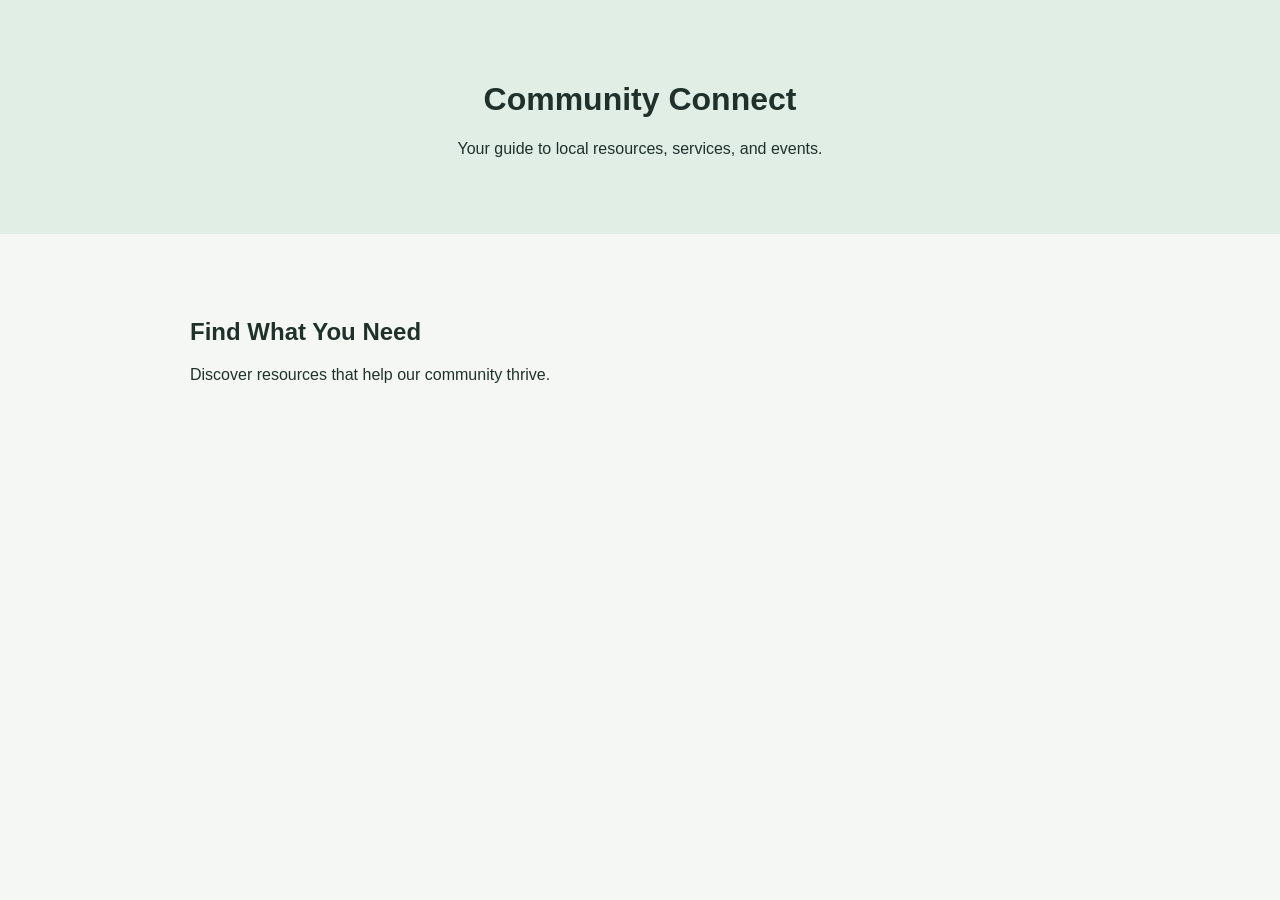
==== index.html @ 3d72db36 "Add files via upload" ====
<!DOCTYPE html>
<html lang="en">
<head>
  <meta charset="UTF-8">
  <meta name="viewport" content="width=device-width, initial-scale=1.0">
  <title>Community Connect</title>
  <link rel="stylesheet" href="style.css">
</head>
<body>
  <header>
    <h1>Community Connect</h1>
    <p>Your guide to local resources, services, and events.</p>
  </header>

  <main>
    <h2>Find What You Need</h2>
    <p>Discover resources that help our community thrive.</p>
  </main>

  <script src="script.js"></script>
</body>
</html>
---- style.css ----
body {
  margin: 0;
  font-family: Arial, sans-serif;
  color: #20312c;
  background: #f5f7f4;
}

header {
  padding: 60px 24px;
  text-align: center;
  background: #e1eee5;
}

main {
  max-width: 900px;
  margin: 40px auto;
  padding: 24px;
}
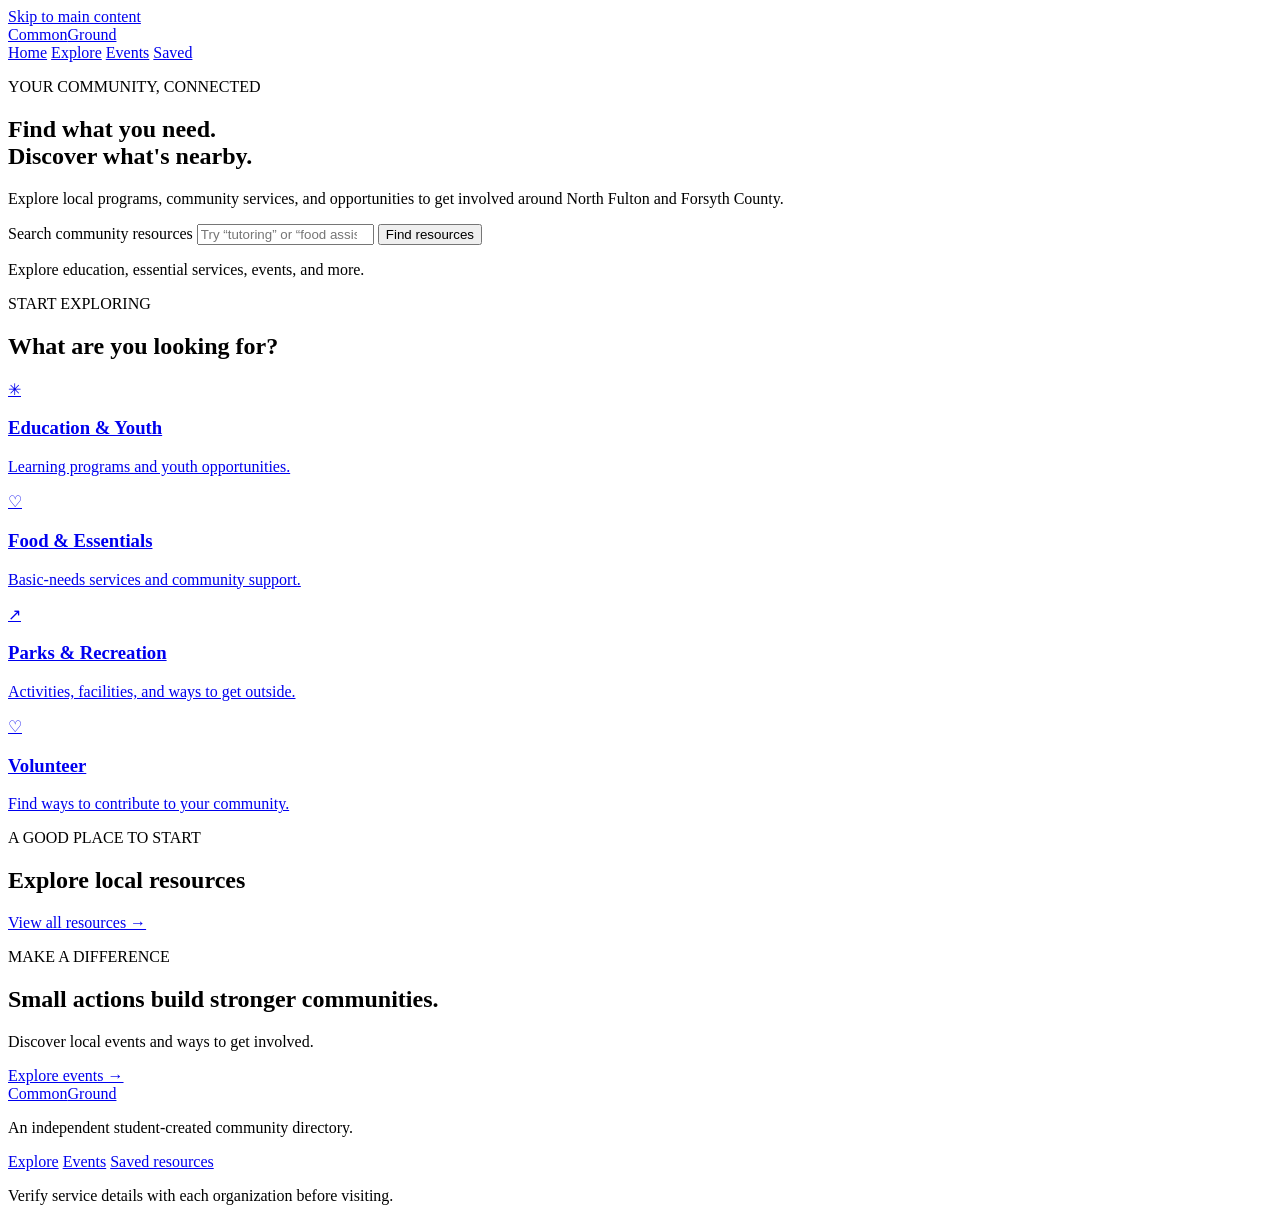
==== commit c9d77480: "Revamp index.html with new layout and features Updated the index.html to enhance structure and add n" ====
--- a/index.html
+++ b/index.html
@@ -4,20 +4,124 @@
 <head>
   <meta charset="UTF-8">
   <meta name="viewport" content="width=device-width, initial-scale=1.0">
-  <title>Community Connect</title>
-  <link rel="stylesheet" href="style.css">
+  <meta name="description" content="Discover community resources, local programs, and events around Cumming and Alpharetta, Georgia.">
+  <title>CommonGround | Community Resources</title>
+  <link rel="stylesheet" href="css/style.css">
+  <script src="js/data.js" defer></script>
+  <script src="js/app.js" defer></script>
 </head>
 <body>
-  <header>
-    <h1>Community Connect</h1>
-    <p>Your guide to local resources, services, and events.</p>
+  <a class="skip-link" href="#main">Skip to main content</a>
+
+  <header class="site-header">
+    <nav class="container nav" aria-label="Main navigation">
+      <a class="brand" href="index.html">Common<span>Ground</span></a>
+
+      <div class="nav-links">
+        <a href="index.html" aria-current="page">Home</a>
+        <a href="resources.html">Explore</a>
+        <a href="events.html">Events</a>
+        <a href="saved.html">Saved</a>
+      </div>
+    </nav>
   </header>
 
-  <main>
-    <h2>Find What You Need</h2>
-    <p>Discover resources that help our community thrive.</p>
+  <main id="main">
+    <section class="hero">
+      <div class="container hero-content">
+        <p class="eyebrow">YOUR COMMUNITY, CONNECTED</p>
+        <h1>Find what you need.<br>Discover what's nearby.</h1>
+        <p class="hero-description">
+          Explore local programs, community services, and
+          opportunities to get involved around North Fulton
+          and Forsyth County.
+        </p>
+
+        <form id="home-search" class="search-form" role="search">
+          <label class="sr-only" for="home-query">
+            Search community resources
+          </label>
+          <input
+            id="home-query"
+            type="search"
+            placeholder="Try “tutoring” or “food assistance”"
+          >
+          <button type="submit">Find resources</button>
+        </form>
+
+        <p class="search-hint">
+          Explore education, essential services, events, and more.
+        </p>
+      </div>
+    </section>
+
+    <section class="section container">
+      <p class="eyebrow">START EXPLORING</p>
+      <h2>What are you looking for?</h2>
+      <div class="category-grid">
+        <a class="category-card" href="resources.html?category=Education">
+          <span class="category-icon" aria-hidden="true">✳</span>
+          <h3>Education & Youth</h3>
+          <p>Learning programs and youth opportunities.</p>
+        </a>
+
+        <a class="category-card" href="resources.html?category=Food%20%26%20Essentials">
+          <span class="category-icon" aria-hidden="true">♡</span>
+          <h3>Food & Essentials</h3>
+          <p>Basic-needs services and community support.</p>
+        </a>
+
+        <a class="category-card" href="resources.html?category=Recreation">
+          <span class="category-icon" aria-hidden="true">↗</span>
+          <h3>Parks & Recreation</h3>
+          <p>Activities, facilities, and ways to get outside.</p>
+        </a>
+
+        <a class="category-card" href="resources.html?category=Volunteering">
+          <span class="category-icon" aria-hidden="true">♡</span>
+          <h3>Volunteer</h3>
+          <p>Find ways to contribute to your community.</p>
+        </a>
+      </div>
+
+      <div class="section-heading">
+        <div>
+          <p class="eyebrow">A GOOD PLACE TO START</p>
+          <h2>Explore local resources</h2>
+        </div>
+        <a href="resources.html">View all resources →</a>
+      </div>
+
+      <div id="featured-resources" class="resource-grid"></div>
+    </section>
+
+    <section class="community-banner">
+      <div class="container banner-content">
+        <div>
+          <p class="eyebrow">MAKE A DIFFERENCE</p>
+          <h2>Small actions build stronger communities.</h2>
+          <p>Discover local events and ways to get involved.</p>
+        </div>
+        <a class="button button-light" href="events.html">
+          Explore events →
+        </a>
+      </div>
+    </section>
   </main>
 
-  <script src="script.js"></script>
+  <footer class="site-footer">
+    <div class="container footer-content">
+      <a class="brand brand-footer" href="index.html">Common<span>Ground</span></a>
+      <p>An independent student-created community directory.</p>
+      <div>
+        <a href="resources.html">Explore</a>
+        <a href="events.html">Events</a>
+        <a href="saved.html">Saved resources</a>
+      </div>
+      <p class="footer-note">
+        Verify service details with each organization before visiting.
+      </p>
+    </div>
+  </footer>
 </body>
 </html>
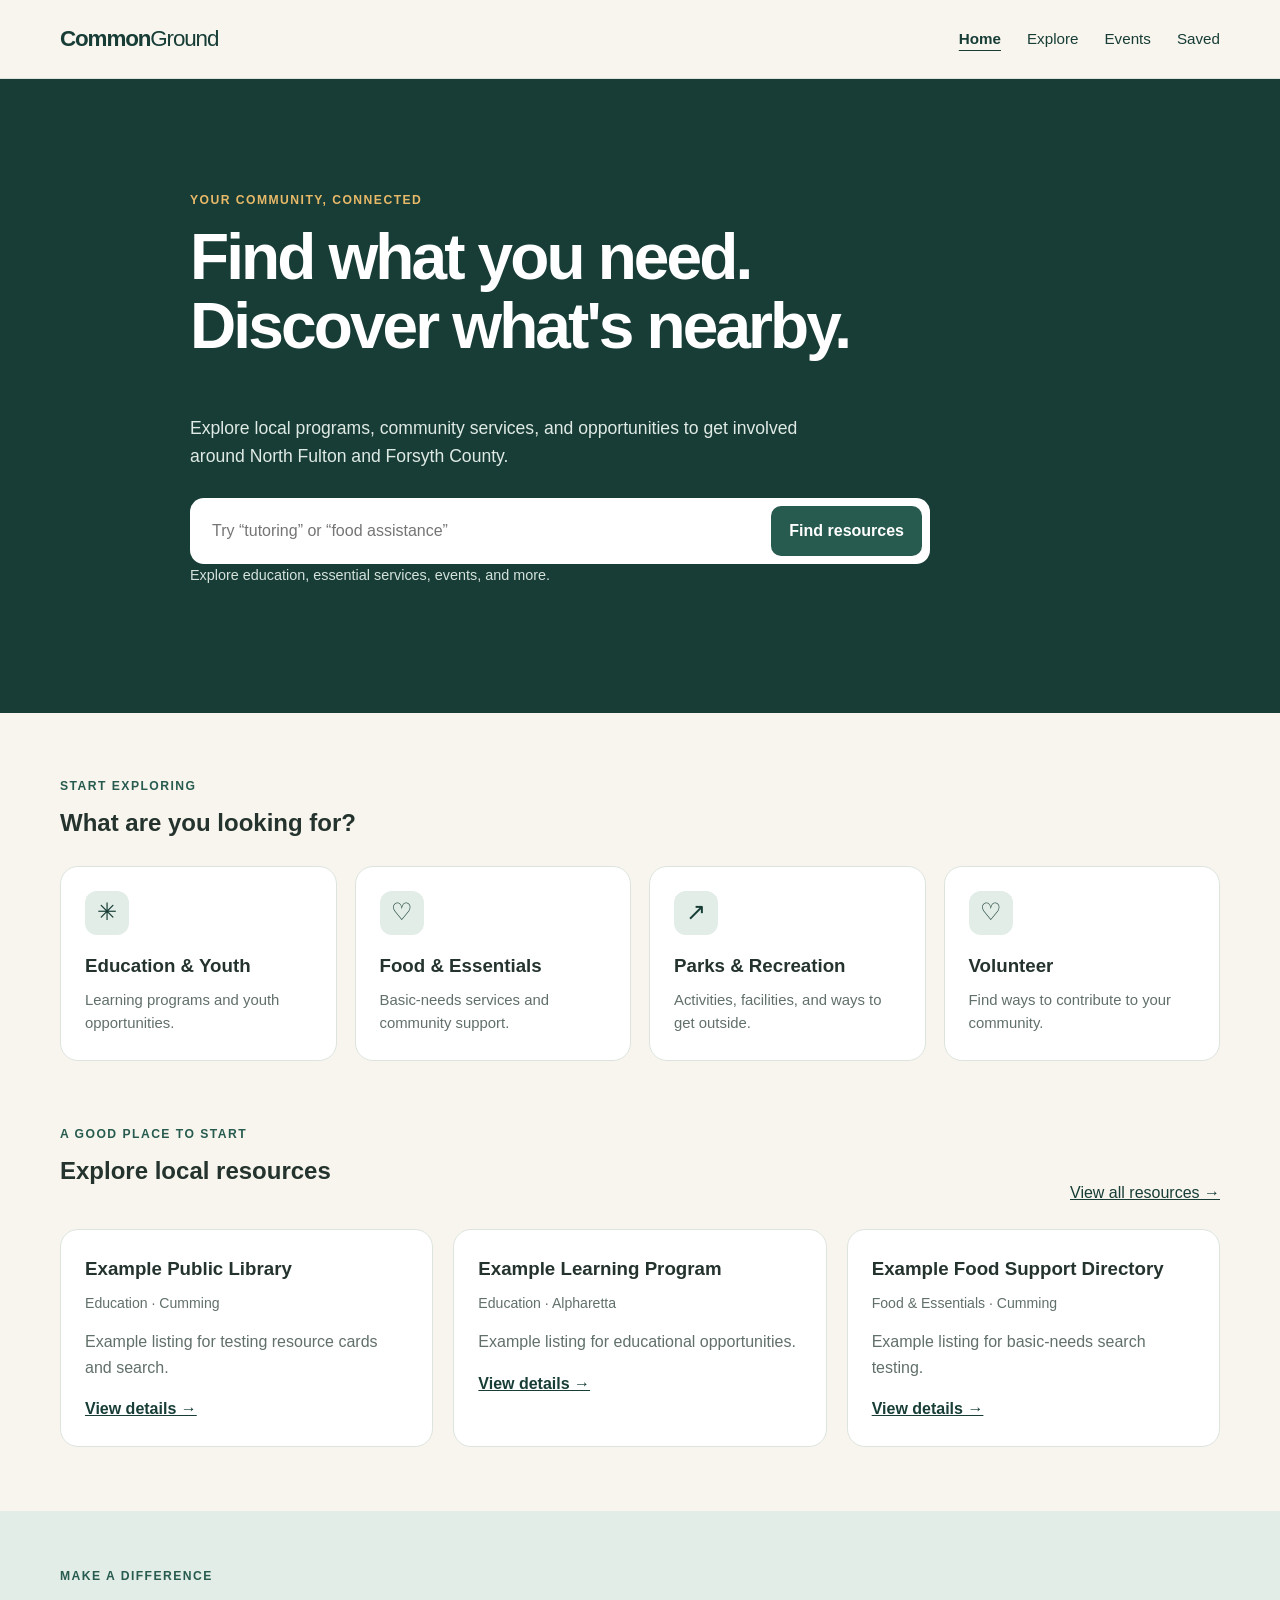
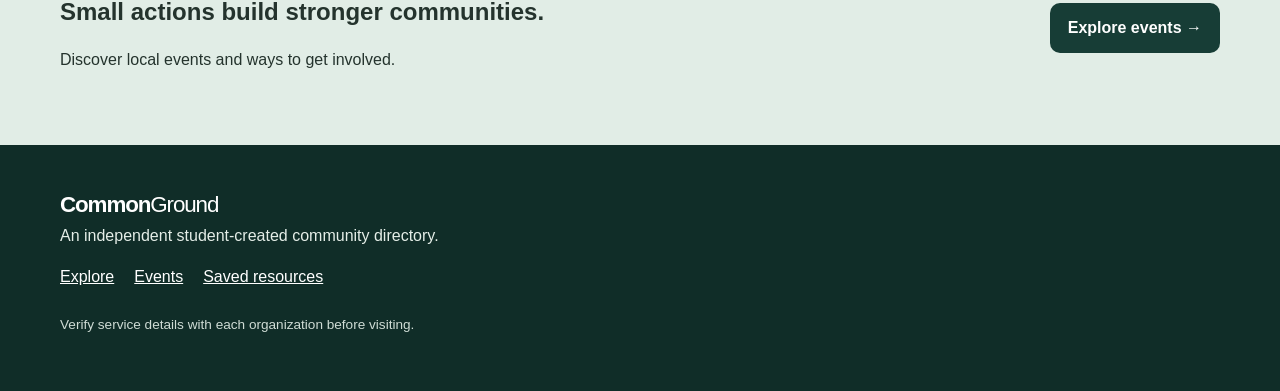
==== commit 84d13c07: "Update index.html" ====
--- a/index.html
+++ b/index.html
@@ -6,9 +6,9 @@
   <meta name="viewport" content="width=device-width, initial-scale=1.0">
   <meta name="description" content="Discover community resources, local programs, and events around Cumming and Alpharetta, Georgia.">
   <title>CommonGround | Community Resources</title>
-  <link rel="stylesheet" href="css/style.css">
-  <script src="js/data.js" defer></script>
-  <script src="js/app.js" defer></script>
+  <link rel="stylesheet" href="style.css">
+  <script src="data.js" defer></script>
+  <script src="app.js" defer></script>
 </head>
 <body>
   <a class="skip-link" href="#main">Skip to main content</a>
--- a/style.css
+++ b/style.css
@@ -0,0 +1,499 @@
+
+:root {
+  --forest: #173D36;
+  --forest-light: #285B4F;
+  --cream: #F7F5EE;
+  --white: #FFFFFF;
+  --sage: #E1EDE6;
+  --gold: #E8B968;
+  --text: #24332D;
+  --muted: #617069;
+  --border: #DDE4DE;
+
+  --radius-card: 18px;
+  --radius-button: 10px;
+  --page-width: 1160px;
+  --space: 8px;
+}
+
+* {
+  box-sizing: border-box;
+}
+
+html {
+  scroll-behavior: smooth;
+}
+
+body {
+  margin: 0;
+  background: var(--cream);
+  color: var(--text);
+  font-family: Arial, Helvetica, sans-serif;
+  line-height: 1.6;
+}
+
+img {
+  max-width: 100%;
+}
+
+a {
+  color: var(--forest);
+}
+
+button,
+input,
+select {
+  font: inherit;
+}
+
+button,
+a {
+  -webkit-tap-highlight-color: transparent;
+}
+
+button:focus-visible,
+a:focus-visible,
+input:focus-visible,
+select:focus-visible {
+  outline: 3px solid #B7791F;
+  outline-offset: 3px;
+}
+
+.container {
+  width: min(100% - 40px, var(--page-width));
+  margin-inline: auto;
+}
+
+.section {
+  padding-block: 64px;
+}
+
+h1,
+h2,
+h3,
+p {
+  margin-top: 0;
+}
+
+h1 {
+  font-size: clamp(2.4rem, 5vw, 4.5rem);
+  line-height: 1.08;
+  letter-spacing: -0.045em;
+}
+
+h2 {
+  line-height: 1.2;
+}
+
+button,
+input,
+select {
+  min-height: 44px;
+}
+
+@media (max-width: 600px) {
+  .section {
+    padding-block: 40px;
+  }
+
+  .container {
+    width: min(100% - 28px, var(--page-width));
+  }
+}
+
+/* Accessibility helpers */
+
+.skip-link {
+  position: absolute;
+  left: -9999px;
+  top: 10px;
+  z-index: 100;
+  background: white;
+  padding: 12px;
+}
+
+.skip-link:focus {
+  left: 10px;
+}
+
+.sr-only {
+  position: absolute;
+  width: 1px;
+  height: 1px;
+  padding: 0;
+  margin: -1px;
+  overflow: hidden;
+  clip-path: inset(50%);
+  white-space: nowrap;
+}
+
+/* Header */
+
+.site-header {
+  background: var(--cream);
+  border-bottom: 1px solid var(--border);
+}
+
+.nav {
+  min-height: 78px;
+  display: flex;
+  justify-content: space-between;
+  align-items: center;
+  gap: 24px;
+}
+
+.brand {
+  color: var(--forest);
+  font-size: 1.4rem;
+  font-weight: 800;
+  letter-spacing: -0.05em;
+  text-decoration: none;
+}
+
+.brand span {
+  font-weight: 400;
+}
+
+.nav-links {
+  display: flex;
+  align-items: center;
+  flex-wrap: wrap;
+  gap: 26px;
+}
+
+.nav-links a {
+  text-decoration: none;
+  font-size: 0.95rem;
+}
+
+.nav-links a[aria-current="page"] {
+  font-weight: 700;
+  text-decoration: underline;
+  text-underline-offset: 6px;
+}
+
+/* Hero */
+
+.hero {
+  background: var(--forest);
+  color: var(--white);
+  padding-block: clamp(64px, 10vw, 112px);
+}
+
+.hero-content {
+  max-width: 900px;
+}
+
+.eyebrow {
+  font-size: 0.76rem;
+  font-weight: 800;
+  letter-spacing: 0.12em;
+  color: var(--forest-light);
+}
+
+.hero .eyebrow {
+  color: var(--gold);
+}
+
+.hero-description {
+  max-width: 650px;
+  font-size: 1.1rem;
+  color: #E0EAE5;
+}
+
+.search-form {
+  display: flex;
+  gap: 10px;
+  max-width: 740px;
+  margin-top: 28px;
+  padding: 8px;
+  border-radius: 14px;
+  background: white;
+}
+
+.search-form input {
+  flex: 1;
+  width: 100%;
+  min-width: 0;
+  border: 0;
+  padding: 10px 14px;
+  border-radius: 8px;
+}
+
+.search-form input:focus-visible {
+  outline-offset: -3px;
+}
+
+.search-form button,
+.button {
+  display: inline-flex;
+  align-items: center;
+  justify-content: center;
+  padding: 12px 18px;
+  border: 0;
+  border-radius: var(--radius-button);
+  background: var(--forest-light);
+  color: white;
+  text-decoration: none;
+  font-weight: 700;
+  cursor: pointer;
+}
+
+.search-form button:hover,
+.button:hover {
+  filter: brightness(1.12);
+}
+
+.search-hint {
+  color: #D5E2DC;
+  font-size: 0.9rem;
+}
+
+/* Categories */
+
+.category-grid {
+  display: grid;
+  grid-template-columns: repeat(4, minmax(0, 1fr));
+  gap: 18px;
+  margin-top: 28px;
+}
+
+.category-card {
+  display: block;
+  padding: 24px;
+  background: white;
+  border: 1px solid var(--border);
+  border-radius: var(--radius-card);
+  color: var(--text);
+  text-decoration: none;
+  transition: transform 160ms ease, box-shadow 160ms ease;
+}
+
+.category-card:hover,
+.resource-card:hover {
+  transform: translateY(-3px);
+  box-shadow: 0 10px 26px #173D3612;
+}
+
+.category-icon {
+  display: inline-grid;
+  place-items: center;
+  width: 44px;
+  height: 44px;
+  border-radius: 12px;
+  background: var(--sage);
+  color: var(--forest);
+  font-size: 1.5rem;
+}
+
+.category-card h3 {
+  margin-top: 16px;
+  margin-bottom: 8px;
+}
+
+.category-card p {
+  margin-bottom: 0;
+  color: var(--muted);
+  font-size: 0.93rem;
+}
+
+/* Featured resources */
+
+.section-heading {
+  display: flex;
+  justify-content: space-between;
+  align-items: end;
+  gap: 20px;
+  margin-top: 64px;
+  margin-bottom: 24px;
+}
+
+.resource-grid {
+  display: grid;
+  grid-template-columns: repeat(3, minmax(0, 1fr));
+  gap: 20px;
+}
+
+.resource-card {
+  background: white;
+  border: 1px solid var(--border);
+  border-radius: var(--radius-card);
+  padding: 24px;
+  transition: transform 160ms ease, box-shadow 160ms ease;
+}
+
+.resource-card h3 {
+  margin-bottom: 8px;
+}
+
+.resource-card p {
+  color: var(--muted);
+}
+
+.resource-meta {
+  font-size: 0.88rem;
+  color: var(--muted);
+}
+
+.text-link {
+  color: var(--forest);
+  font-weight: 700;
+}
+
+/* Community banner and footer */
+
+.community-banner {
+  background: var(--sage);
+  padding-block: 56px;
+}
+
+.banner-content {
+  display: flex;
+  justify-content: space-between;
+  align-items: center;
+  gap: 32px;
+}
+
+.banner-content h2 {
+  max-width: 580px;
+}
+
+.button-light {
+  background: var(--forest);
+  white-space: nowrap;
+}
+
+.site-footer {
+  background: #102D28;
+  color: #E5EEE8;
+  padding-block: 42px;
+}
+
+.brand-footer {
+  color: white;
+}
+
+.footer-content > div {
+  display: flex;
+  flex-wrap: wrap;
+  gap: 20px;
+}
+
+.site-footer a {
+  color: white;
+}
+
+.footer-note {
+  margin-top: 24px;
+  font-size: 0.85rem;
+  color: #CFDCD5;
+}
+
+@media (max-width: 850px) {
+  .category-grid {
+    grid-template-columns: repeat(2, minmax(0, 1fr));
+  }
+
+  .resource-grid {
+    grid-template-columns: repeat(2, minmax(0, 1fr));
+  }
+}
+
+@media (max-width: 560px) {
+  .nav {
+    align-items: flex-start;
+    flex-direction: column;
+    padding-block: 16px;
+  }
+
+  .nav-links {
+    gap: 14px;
+  }
+
+  .search-form {
+    flex-direction: column;
+  }
+
+  .category-grid,
+  .resource-grid {
+    grid-template-columns: 1fr;
+  }
+
+  .section-heading,
+  .banner-content {
+    align-items: flex-start;
+    flex-direction: column;
+  }
+}
+
+@media (prefers-reduced-motion: reduce) {
+  *,
+  *::before,
+  *::after {
+    scroll-behavior: auto !important;
+    transition-duration: 0.01ms !important;
+    animation-duration: 0.01ms !important;
+  }
+}
+
+.filter-panel {
+  background: white;
+  border: 1px solid var(--border);
+  border-radius: var(--radius-card);
+  padding: 24px;
+  margin-block: 32px;
+}
+
+.filter-panel label {
+  display: block;
+  font-weight: 700;
+  margin-bottom: 8px;
+}
+
+.filter-panel input,
+.filter-panel select {
+  width: 100%;
+  padding: 10px 12px;
+  border: 1px solid #AAB8B0;
+  border-radius: 8px;
+  background: white;
+  color: var(--text);
+}
+
+.filter-grid {
+  display: grid;
+  grid-template-columns: repeat(3, minmax(0, 1fr));
+  gap: 16px;
+  margin-block: 20px;
+}
+
+.secondary-button {
+  background: white;
+  border: 1px solid var(--forest);
+  color: var(--forest);
+  border-radius: 8px;
+  padding: 10px 16px;
+  cursor: pointer;
+}
+
+.results-heading {
+  display: flex;
+  justify-content: space-between;
+  align-items: center;
+  gap: 16px;
+}
+
+.empty-state {
+  grid-column: 1 / -1;
+  padding: 36px;
+  text-align: center;
+  background: white;
+  border: 1px dashed var(--border);
+  border-radius: var(--radius-card);
+}
+
+@media (max-width: 650px) {
+  .filter-grid {
+    grid-template-columns: 1fr;
+  }
+}
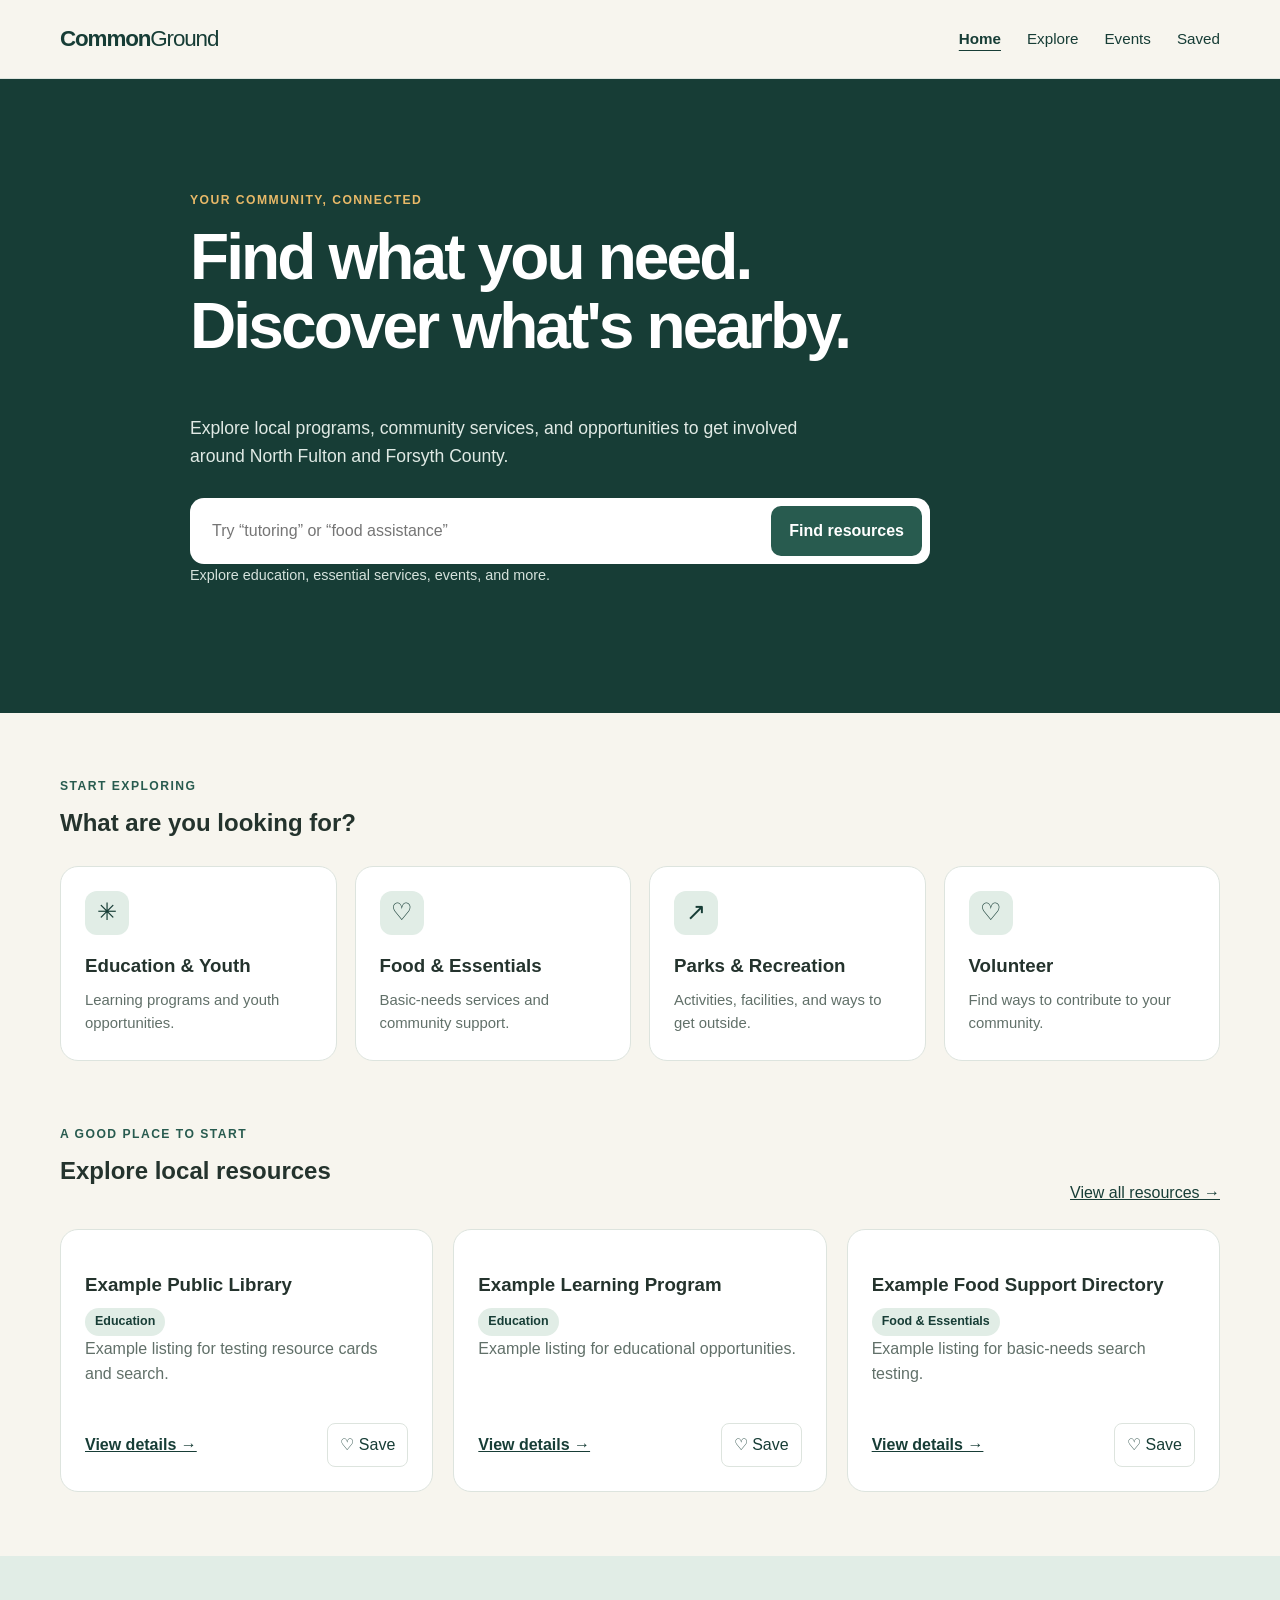
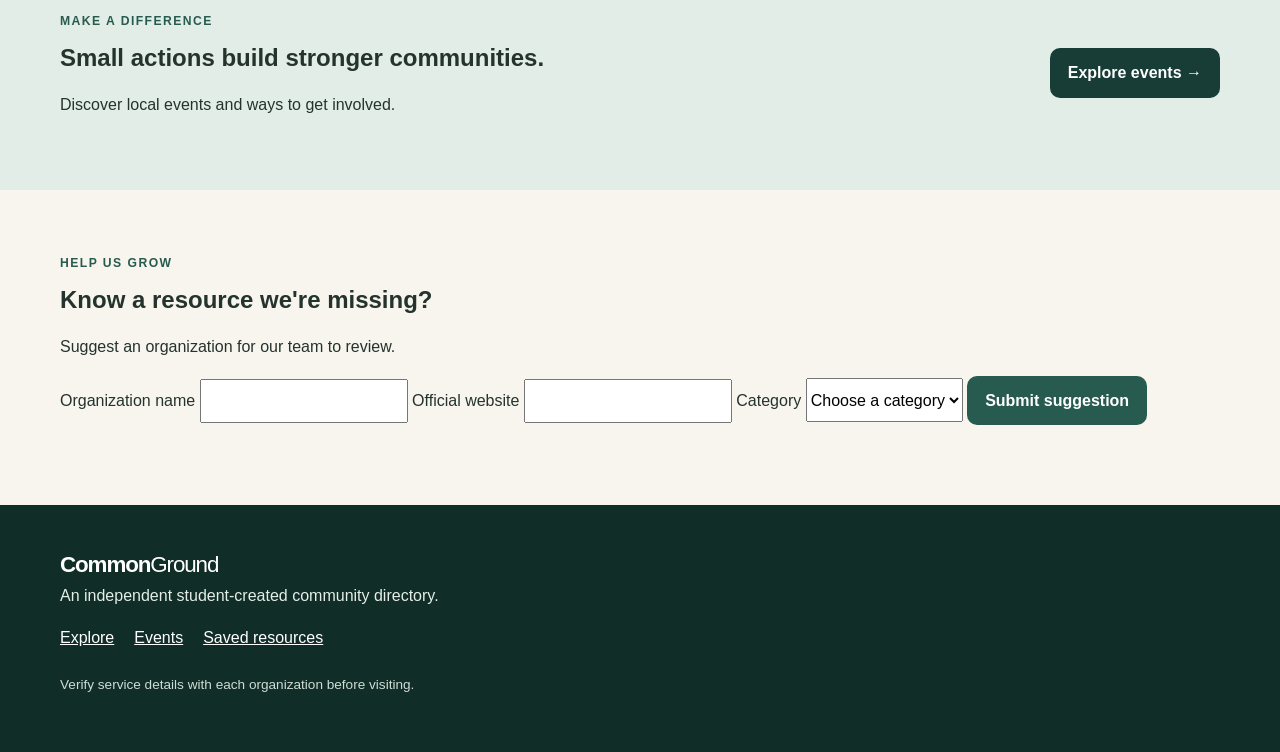
==== commit 0b55020f: "Add resource suggestion form to index.html Added a section for users to suggest missing resources wi" ====
--- a/index.html
+++ b/index.html
@@ -1,4 +1,3 @@
-
 <!DOCTYPE html>
 <html lang="en">
 <head>
@@ -108,6 +107,32 @@
       </div>
     </section>
   </main>
+ 
+  <section class="section container">
+    <p class="eyebrow">HELP US GROW</p>
+    <h2>Know a resource we're missing?</h2>
+    <p>Suggest an organization for our team to review.</p>
+  
+    <form id="suggest-form" class="suggest-form">
+      <label for="suggest-name">Organization name</label>
+      <input id="suggest-name" name="name" required maxlength="120">
+  
+      <label for="suggest-url">Official website</label>
+      <input id="suggest-url" name="url" type="url" required>
+  
+      <label for="suggest-category">Category</label>
+      <select id="suggest-category" name="category" required>
+        <option value="">Choose a category</option>
+        <option>Education</option>
+        <option>Food & Essentials</option>
+        <option>Recreation</option>
+        <option>Volunteering</option>
+      </select>
+  
+      <button class="button" type="submit">Submit suggestion</button>
+      <p id="suggest-feedback" role="status"></p>
+    </form>
+  </section>
 
   <footer class="site-footer">
     <div class="container footer-content">
--- a/style.css
+++ b/style.css
@@ -1,4 +1,3 @@
-
 :root {
   --forest: #173D36;
   --forest-light: #285B4F;
@@ -497,3 +496,79 @@
     grid-template-columns: 1fr;
   }
 }
+
+.card-actions {
+  display: flex;
+  justify-content: space-between;
+  align-items: center;
+  gap: 12px;
+  flex-wrap: wrap;
+  margin-top: 18px;
+}
+
+.save-button {
+  border: 1px solid var(--border);
+  background: white;
+  color: var(--forest);
+  border-radius: 8px;
+  padding: 8px 12px;
+  cursor: pointer;
+}
+
+.save-button[aria-pressed="true"] {
+  background: var(--sage);
+  border-color: var(--forest-light);
+}
+
+
+.detail-panel {
+  background: white;
+  padding: clamp(24px, 5vw, 48px);
+  border: 1px solid var(--border);
+  border-radius: var(--radius-card);
+}
+
+.detail-panel h1 {
+  margin-top: 32px;
+}
+
+.detail-panel > a:last-child {
+  display: inline-block;
+  margin-top: 12px;
+  font-weight: 700;
+}
+
+
+.category-badge {
+  display: inline-block;
+  padding: 5px 10px;
+  border-radius: 999px;
+  background: var(--sage);
+  color: var(--forest);
+  font-size: 0.78rem;
+  font-weight: 700;
+  line-height: 1.4;
+}
+
+
+.resource-card {
+  display: flex;
+  flex-direction: column;
+  align-items: flex-start;
+  min-width: 0;
+}
+
+.resource-card h3 {
+  margin-top: 16px;
+  overflow-wrap: anywhere;
+}
+
+.resource-card > p {
+  overflow-wrap: anywhere;
+}
+
+.card-actions {
+  width: 100%;
+  margin-top: auto;
+  padding-top: 20px;
+}
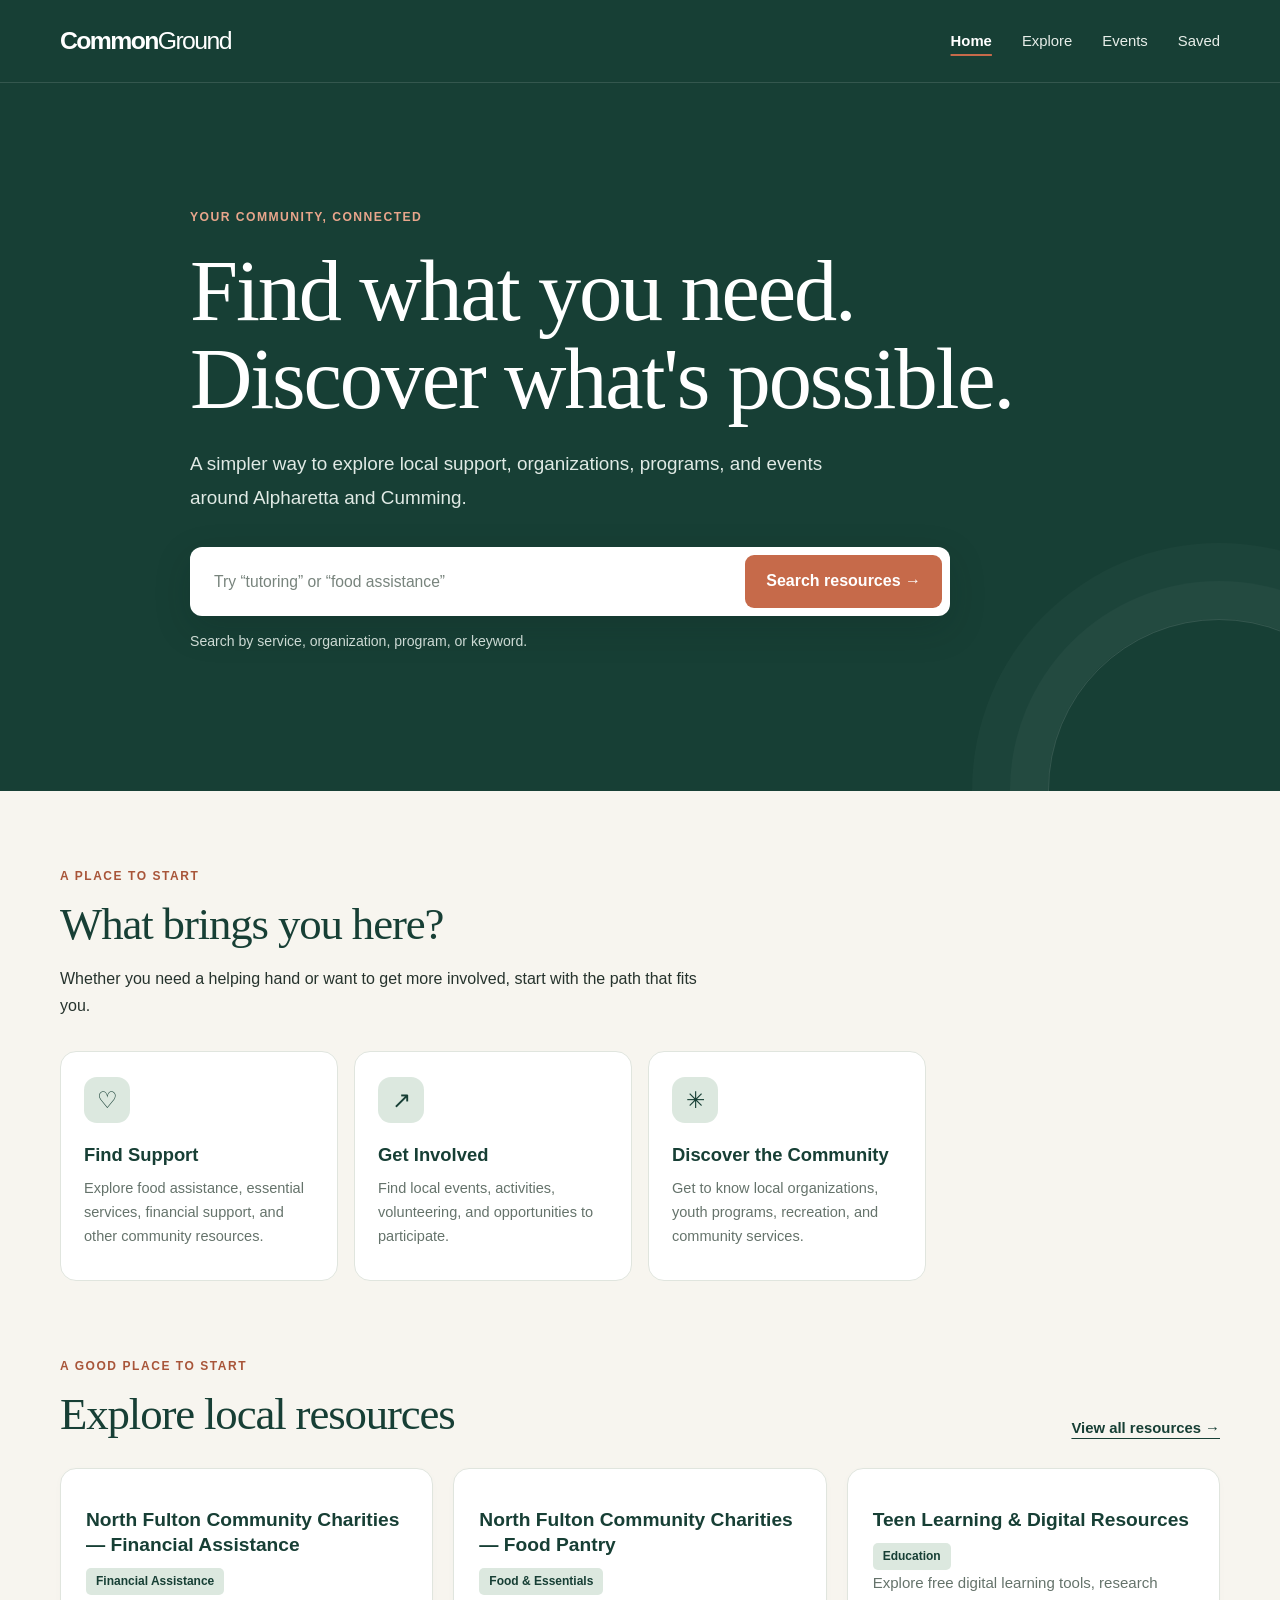
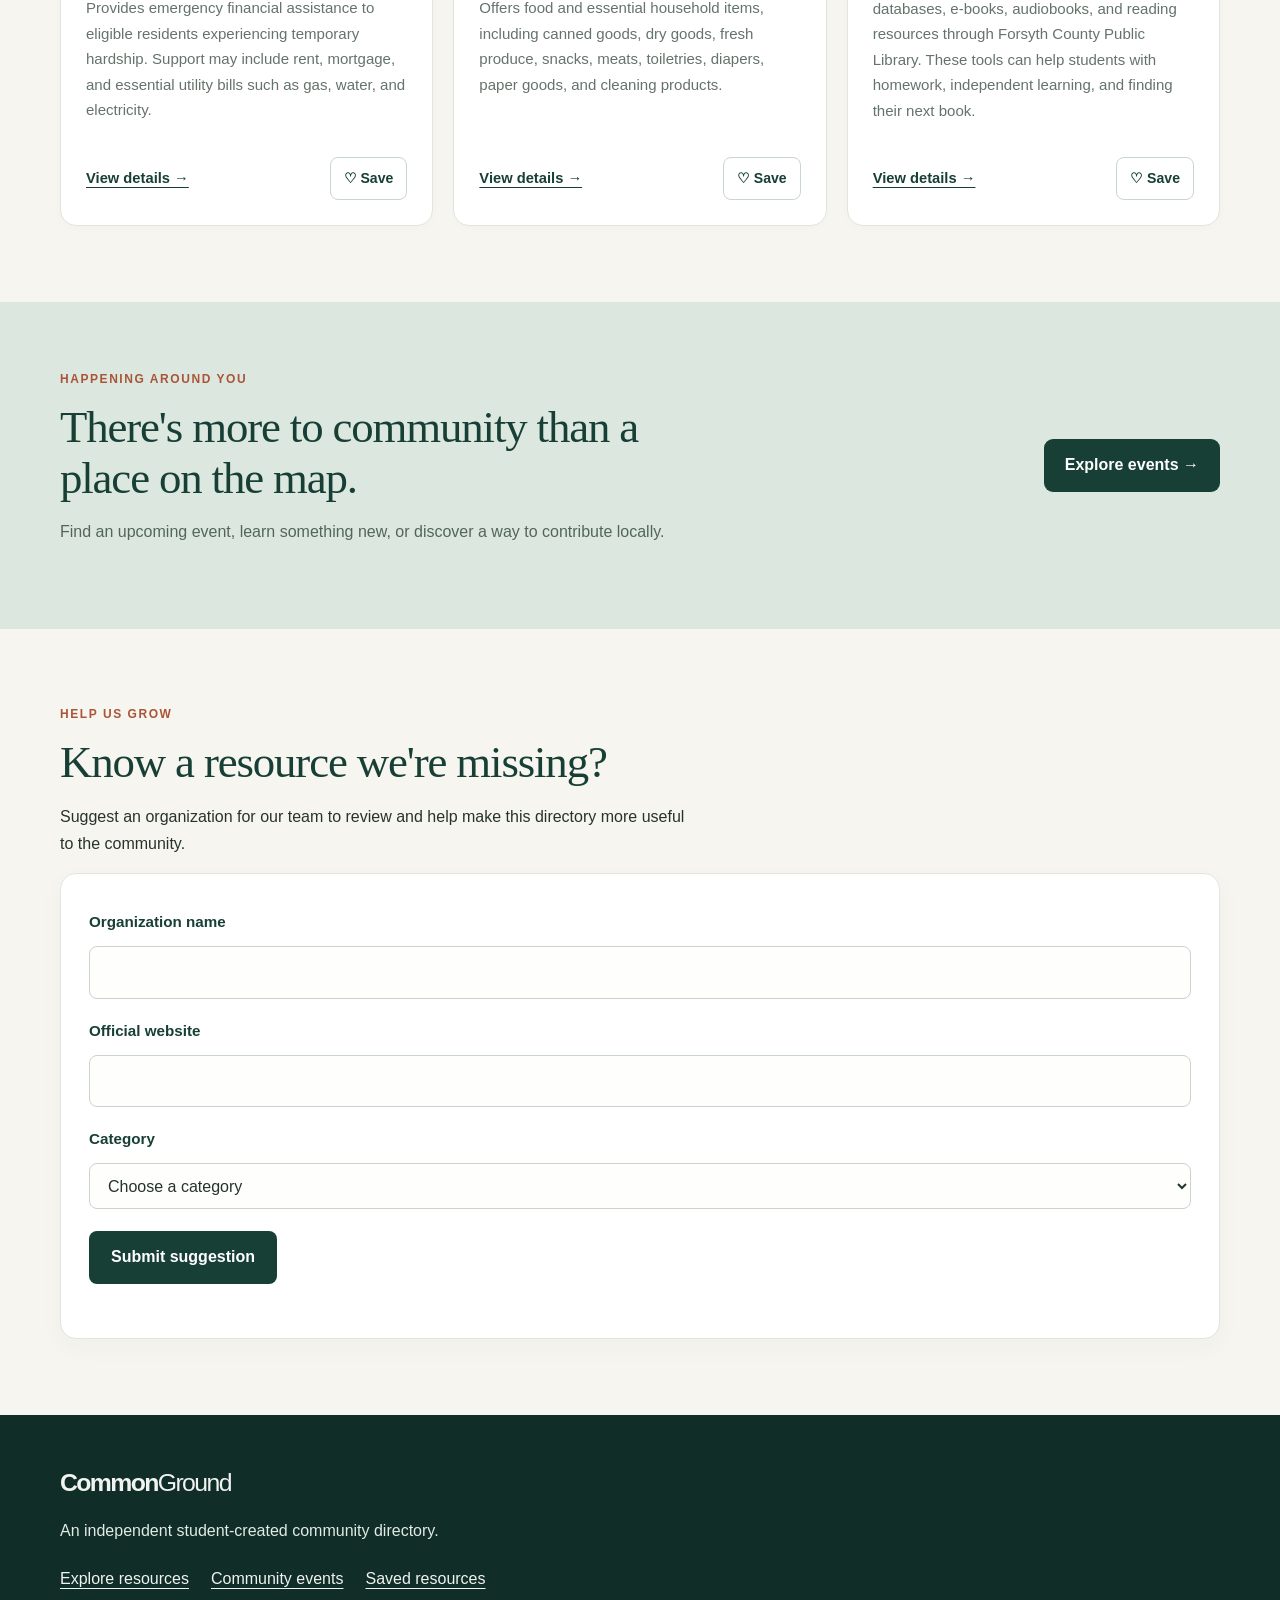
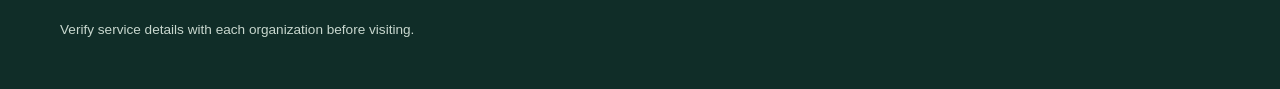
==== commit 361f7b40: "Update index.html" ====
--- a/index.html
+++ b/index.html
@@ -1,10 +1,11 @@
+
 <!DOCTYPE html>
 <html lang="en">
 <head>
   <meta charset="UTF-8">
   <meta name="viewport" content="width=device-width, initial-scale=1.0">
-  <meta name="description" content="Discover community resources, local programs, and events around Cumming and Alpharetta, Georgia.">
-  <title>CommonGround | Community Resources</title>
+  <meta name="description" content="Find community services, local organizations, programs, and events around Alpharetta and Cumming, Georgia.">
+  <title>CommonGround | Your Community, Connected</title>
   <link rel="stylesheet" href="style.css">
   <script src="data.js" defer></script>
   <script src="app.js" defer></script>
@@ -15,7 +16,6 @@
   <header class="site-header">
     <nav class="container nav" aria-label="Main navigation">
       <a class="brand" href="index.html">Common<span>Ground</span></a>
-
       <div class="nav-links">
         <a href="index.html" aria-current="page">Home</a>
         <a href="resources.html">Explore</a>
@@ -29,11 +29,10 @@
     <section class="hero">
       <div class="container hero-content">
         <p class="eyebrow">YOUR COMMUNITY, CONNECTED</p>
-        <h1>Find what you need.<br>Discover what's nearby.</h1>
+        <h1>Find what you need.<br>Discover what's possible.</h1>
         <p class="hero-description">
-          Explore local programs, community services, and
-          opportunities to get involved around North Fulton
-          and Forsyth County.
+          A simpler way to explore local support, organizations,
+          programs, and events around Alpharetta and Cumming.
         </p>
 
         <form id="home-search" class="search-form" role="search">
@@ -45,41 +44,49 @@
             type="search"
             placeholder="Try “tutoring” or “food assistance”"
           >
-          <button type="submit">Find resources</button>
+          <button type="submit">Search resources →</button>
         </form>
 
         <p class="search-hint">
-          Explore education, essential services, events, and more.
+          Search by service, organization, program, or keyword.
         </p>
       </div>
     </section>
 
     <section class="section container">
-      <p class="eyebrow">START EXPLORING</p>
-      <h2>What are you looking for?</h2>
+      <p class="eyebrow">A PLACE TO START</p>
+      <h2>What brings you here?</h2>
+      <p>
+        Whether you need a helping hand or want to get more involved,
+        start with the path that fits you.
+      </p>
+
       <div class="category-grid">
-        <a class="category-card" href="resources.html?category=Education">
-          <span class="category-icon" aria-hidden="true">✳</span>
-          <h3>Education & Youth</h3>
-          <p>Learning programs and youth opportunities.</p>
+        <a class="category-card" href="resources.html?category=Food%20%26%20Essentials">
+          <span class="category-icon" aria-hidden="true">♡</span>
+          <h3>Find Support</h3>
+          <p>
+            Explore food assistance, essential services, financial
+            support, and other community resources.
+          </p>
         </a>
 
-        <a class="category-card" href="resources.html?category=Food%20%26%20Essentials">
-          <span class="category-icon" aria-hidden="true">♡</span>
-          <h3>Food & Essentials</h3>
-          <p>Basic-needs services and community support.</p>
+        <a class="category-card" href="events.html">
+          <span class="category-icon" aria-hidden="true">↗</span>
+          <h3>Get Involved</h3>
+          <p>
+            Find local events, activities, volunteering, and
+            opportunities to participate.
+          </p>
         </a>
 
-        <a class="category-card" href="resources.html?category=Recreation">
-          <span class="category-icon" aria-hidden="true">↗</span>
-          <h3>Parks & Recreation</h3>
-          <p>Activities, facilities, and ways to get outside.</p>
-        </a>
-
-        <a class="category-card" href="resources.html?category=Volunteering">
-          <span class="category-icon" aria-hidden="true">♡</span>
-          <h3>Volunteer</h3>
-          <p>Find ways to contribute to your community.</p>
+        <a class="category-card" href="resources.html">
+          <span class="category-icon" aria-hidden="true">✳</span>
+          <h3>Discover the Community</h3>
+          <p>
+            Get to know local organizations, youth programs,
+            recreation, and community services.
+          </p>
         </a>
       </div>
 
@@ -97,50 +104,66 @@
     <section class="community-banner">
       <div class="container banner-content">
         <div>
-          <p class="eyebrow">MAKE A DIFFERENCE</p>
-          <h2>Small actions build stronger communities.</h2>
-          <p>Discover local events and ways to get involved.</p>
+          <p class="eyebrow">HAPPENING AROUND YOU</p>
+          <h2>There's more to community than a place on the map.</h2>
+          <p>
+            Find an upcoming event, learn something new, or discover
+            a way to contribute locally.
+          </p>
         </div>
         <a class="button button-light" href="events.html">
           Explore events →
         </a>
       </div>
     </section>
+
+    <section class="section container">
+      <p class="eyebrow">HELP US GROW</p>
+      <h2>Know a resource we're missing?</h2>
+      <p>
+        Suggest an organization for our team to review and help make
+        this directory more useful to the community.
+      </p>
+
+      <form id="suggest-form" class="suggest-form">
+        <label for="suggest-name">Organization name</label>
+        <input
+          id="suggest-name"
+          name="name"
+          required
+          maxlength="120"
+        >
+
+        <label for="suggest-url">Official website</label>
+        <input
+          id="suggest-url"
+          name="url"
+          type="url"
+          required
+        >
+
+        <label for="suggest-category">Category</label>
+        <select id="suggest-category" name="category" required>
+          <option value="">Choose a category</option>
+          <option>Education</option>
+          <option>Food & Essentials</option>
+          <option>Recreation</option>
+          <option>Volunteering</option>
+        </select>
+
+        <button class="button" type="submit">Submit suggestion</button>
+        <p id="suggest-feedback" role="status"></p>
+      </form>
+    </section>
   </main>
- 
-  <section class="section container">
-    <p class="eyebrow">HELP US GROW</p>
-    <h2>Know a resource we're missing?</h2>
-    <p>Suggest an organization for our team to review.</p>
-  
-    <form id="suggest-form" class="suggest-form">
-      <label for="suggest-name">Organization name</label>
-      <input id="suggest-name" name="name" required maxlength="120">
-  
-      <label for="suggest-url">Official website</label>
-      <input id="suggest-url" name="url" type="url" required>
-  
-      <label for="suggest-category">Category</label>
-      <select id="suggest-category" name="category" required>
-        <option value="">Choose a category</option>
-        <option>Education</option>
-        <option>Food & Essentials</option>
-        <option>Recreation</option>
-        <option>Volunteering</option>
-      </select>
-  
-      <button class="button" type="submit">Submit suggestion</button>
-      <p id="suggest-feedback" role="status"></p>
-    </form>
-  </section>
 
   <footer class="site-footer">
     <div class="container footer-content">
       <a class="brand brand-footer" href="index.html">Common<span>Ground</span></a>
       <p>An independent student-created community directory.</p>
       <div>
-        <a href="resources.html">Explore</a>
-        <a href="events.html">Events</a>
+        <a href="resources.html">Explore resources</a>
+        <a href="events.html">Community events</a>
         <a href="saved.html">Saved resources</a>
       </div>
       <p class="footer-note">
--- a/style.css
+++ b/style.css
@@ -572,3 +572,1250 @@
   margin-top: auto;
   padding-top: 20px;
 }
+
+/* ===== Suggest a Resource Form ===== */
+
+.suggest-section {
+  max-width: 760px;
+  margin: 48px auto;
+  padding: 0 20px;
+}
+
+.suggest-section h2 {
+  color: var(--text-color, #24352b);
+  font-size: 2rem;
+  margin-bottom: 10px;
+}
+
+.suggest-section > p {
+  color: var(--muted-color, #66736a);
+  line-height: 1.7;
+  margin-bottom: 24px;
+}
+
+.suggest-form {
+  background: #ffffff;
+  border: 1px solid #dce5dd;
+  border-radius: 18px;
+  padding: 28px;
+  box-shadow: 0 8px 24px rgba(31, 61, 43, 0.07);
+  display: grid;
+  gap: 18px;
+}
+
+.suggest-form .form-group {
+  display: grid;
+  gap: 8px;
+}
+
+.suggest-form label {
+  font-weight: 600;
+  color: #2d4335;
+  font-size: 0.95rem;
+}
+
+.suggest-form input,
+.suggest-form select,
+.suggest-form textarea {
+  width: 100%;
+  box-sizing: border-box;
+  padding: 12px 14px;
+  border: 1px solid #cbd7cd;
+  border-radius: 10px;
+  background: #fbfdfb;
+  color: #26372c;
+  font: inherit;
+  transition: border-color 0.2s, box-shadow 0.2s;
+}
+
+.suggest-form textarea {
+  min-height: 120px;
+  resize: vertical;
+}
+
+.suggest-form input:focus,
+.suggest-form select:focus,
+.suggest-form textarea:focus {
+  outline: none;
+  border-color: #398052;
+  box-shadow: 0 0 0 3px rgba(57, 128, 82, 0.16);
+}
+
+.suggest-form input::placeholder,
+.suggest-form textarea::placeholder {
+  color: #89958c;
+}
+
+.suggest-form button {
+  justify-self: start;
+  border: none;
+  border-radius: 10px;
+  padding: 13px 22px;
+  background: #286b43;
+  color: #ffffff;
+  font: inherit;
+  font-weight: 600;
+  cursor: pointer;
+  transition: background 0.2s, transform 0.2s;
+}
+
+.suggest-form button:hover {
+  background: #1e5333;
+  transform: translateY(-1px);
+}
+
+.suggest-form button:focus-visible {
+  outline: 3px solid #80b991;
+  outline-offset: 3px;
+}
+
+.suggest-form .form-note {
+  color: #66736a;
+  font-size: 0.85rem;
+  line-height: 1.5;
+  margin: 0;
+}
+
+/* Suggestion Survey */
+@media (max-width: 600px) {
+  .suggest-section {
+    margin: 28px auto;
+    padding: 0 16px;
+  }
+
+  .suggest-section h2 {
+    font-size: 1.65rem;
+  }
+
+  .suggest-form {
+    padding: 20px;
+    border-radius: 14px;
+  }
+
+  .suggest-form button {
+    width: 100%;
+  }
+}
+
+/* COMMUNITY EVENTS CALENDAR */
+
+.events-calendar {
+  --cal-bg: var(--cream, #faf8f2);
+  --cal-text: var(--text, #26352d);
+  --cal-green: #315c46;
+  --cal-border: #e4e6df;
+
+  color: var(--cal-text);
+  background: var(--cal-bg);
+  padding: 32px;
+  margin: 32px auto;
+  max-width: 1200px;
+  border-radius: 20px;
+  box-sizing: border-box;
+}
+
+.events-calendar * {
+  box-sizing: border-box;
+}
+
+.calendar-heading {
+  display: flex;
+  justify-content: space-between;
+  align-items: center;
+  gap: 24px;
+  margin-bottom: 24px;
+}
+
+.calendar-eyebrow {
+  color: var(--cal-green);
+  font-size: 0.75rem;
+  font-weight: 700;
+  letter-spacing: 2px;
+  margin: 0 0 8px;
+}
+
+.calendar-heading h2 {
+  font-size: clamp(1.5rem, 3vw, 2.2rem);
+  margin: 0 0 8px;
+}
+
+.calendar-subtitle {
+  margin: 0;
+  opacity: 0.75;
+}
+
+.calendar-navigation {
+  display: flex;
+  align-items: center;
+  gap: 14px;
+}
+
+.calendar-navigation h3 {
+  min-width: 150px;
+  text-align: center;
+  margin: 0;
+  font-size: 1.1rem;
+}
+
+.calendar-navigation button {
+  width: 40px;
+  height: 40px;
+  border: 1px solid var(--cal-border);
+  border-radius: 50%;
+  background: white;
+  color: var(--cal-text);
+  cursor: pointer;
+  font-size: 1.25rem;
+}
+
+.calendar-navigation button:hover {
+  background: var(--cal-green);
+  color: white;
+}
+
+.calendar-navigation button:focus-visible,
+.calendar-event:focus-visible {
+  outline: 3px solid #639b79;
+  outline-offset: 3px;
+}
+
+.calendar-legend {
+  display: flex;
+  flex-wrap: wrap;
+  gap: 12px 20px;
+  padding: 16px 0;
+  margin-bottom: 16px;
+  border-bottom: 1px solid var(--cal-border);
+}
+
+.calendar-legend span {
+  display: inline-flex;
+  align-items: center;
+  gap: 7px;
+  font-size: 0.85rem;
+}
+
+.event-dot {
+  display: inline-block;
+  width: 9px;
+  height: 9px;
+  flex-shrink: 0;
+  border-radius: 50%;
+}
+
+.education { background: #5588d8; }
+.food { background: #df9651; }
+.recreation { background: #4b9b70; }
+.volunteering { background: #a178c4; }
+.community { background: #d16c83; }
+
+.calendar-grid {
+  display: grid;
+  grid-template-columns: repeat(7, minmax(0, 1fr));
+  border-top: 1px solid var(--cal-border);
+  border-left: 1px solid var(--cal-border);
+}
+
+.calendar-weekday {
+  padding: 12px 4px;
+  text-align: center;
+  font-weight: 700;
+  font-size: 0.8rem;
+  background: #edf1e9;
+  border-right: 1px solid var(--cal-border);
+  border-bottom: 1px solid var(--cal-border);
+}
+
+.calendar-day {
+  min-width: 0;
+  min-height: 125px;
+  padding: 8px;
+  background: white;
+  border-right: 1px solid var(--cal-border);
+  border-bottom: 1px solid var(--cal-border);
+}
+
+.calendar-day.outside-month {
+  background: #f3f4f0;
+  color: #888;
+}
+
+.calendar-day.is-today {
+  box-shadow: inset 0 0 0 2px var(--cal-green);
+}
+
+.calendar-day-number {
+  font-size: 0.85rem;
+  font-weight: 700;
+  margin-bottom: 8px;
+}
+
+.calendar-event {
+  display: flex;
+  align-items: flex-start;
+  gap: 6px;
+  width: 100%;
+  padding: 5px 4px;
+  margin: 3px 0;
+  border: 0;
+  border-radius: 5px;
+  background: #f4f6f2;
+  color: var(--cal-text);
+  text-align: left;
+  font-size: 0.75rem;
+  cursor: pointer;
+  overflow-wrap: anywhere;
+}
+
+.calendar-event:hover {
+  background: #e5ede4;
+}
+
+.calendar-event .event-dot {
+  margin-top: 4px;
+}
+
+.calendar-event-time {
+  display: block;
+  font-weight: 700;
+  margin-bottom: 2px;
+}
+
+.calendar-note {
+  font-size: 0.85rem;
+  opacity: 0.75;
+  margin-top: 20px;
+}
+
+.calendar-event-details {
+  padding: 20px;
+  margin-top: 20px;
+  border: 1px solid var(--cal-border);
+  border-radius: 12px;
+  background: white;
+}
+
+.calendar-event-details h3 {
+  margin-top: 0;
+}
+
+.calendar-event-details p {
+  margin: 8px 0;
+}
+
+.calendar-detail-category {
+  display: inline-flex;
+  align-items: center;
+  gap: 7px;
+  font-size: 0.85rem;
+}
+
+@media (max-width: 700px) {
+  .events-calendar {
+    padding: 16px;
+    margin: 16px auto;
+    border-radius: 12px;
+  }
+
+  .calendar-heading {
+    align-items: flex-start;
+    flex-direction: column;
+  }
+
+  .calendar-navigation {
+    align-self: stretch;
+    justify-content: space-between;
+    gap: 8px;
+  }
+
+  .calendar-grid {
+    grid-template-columns: repeat(7, minmax(0, 1fr));
+  }
+
+  .calendar-weekday {
+    font-size: 0.7rem;
+    padding: 8px 1px;
+  }
+
+  .calendar-day {
+    min-height: 78px;
+    padding: 4px 2px;
+  }
+
+  .calendar-day-number {
+    font-size: 0.75rem;
+    margin-bottom: 4px;
+  }
+
+  .calendar-event {
+    justify-content: center;
+    padding: 5px 2px;
+    background: transparent;
+  }
+
+  .calendar-event .event-dot {
+    width: 8px;
+    height: 8px;
+    margin: 0;
+  }
+
+  .calendar-event-label {
+    display: none;
+  }
+
+  .calendar-event-time {
+    display: none;
+  }
+
+  .calendar-legend {
+    gap: 10px;
+  }
+
+  .calendar-legend span {
+    font-size: 0.75rem;
+  }
+}
+/* ==========================================
+   COMMONGROUND REDESIGN
+   Add this at the bottom of style.css
+   ========================================== */
+
+@import url('https://fonts.googleapis.com/css2?family=DM+Sans:wght@400;500;600;700;800&family=DM+Serif+Display&display=swap');
+
+:root {
+  --forest: #173F35;
+  --forest-light: #285B4F;
+  --cream: #F7F5EF;
+  --white: #FFFFFF;
+  --sage: #DCE8DF;
+  --gold: #C66A4A;
+  --text: #26332D;
+  --muted: #65736B;
+  --border: #E0E5DE;
+
+  --radius-card: 16px;
+  --radius-button: 9px;
+  --page-width: 1160px;
+  --space: 8px;
+}
+
+html {
+  scroll-behavior: smooth;
+  scroll-padding-top: 24px;
+}
+
+body {
+  background: var(--cream);
+  color: var(--text);
+  font-family: "DM Sans", Arial, sans-serif;
+  font-size: 16px;
+  line-height: 1.65;
+}
+
+h1,
+h2,
+h3 {
+  color: var(--forest);
+  font-weight: 600;
+}
+
+h1,
+h2 {
+  font-family: "DM Serif Display", Georgia, serif;
+  letter-spacing: -0.025em;
+}
+
+h1 {
+  font-size: clamp(2.8rem, 6vw, 5rem);
+  line-height: 1.05;
+  font-weight: 400;
+}
+
+h2 {
+  font-size: clamp(2rem, 3.5vw, 3rem);
+  line-height: 1.15;
+  font-weight: 400;
+}
+
+h3 {
+  line-height: 1.3;
+}
+
+p {
+  max-width: 72ch;
+}
+
+a {
+  color: var(--forest);
+}
+
+button,
+input,
+select,
+textarea {
+  font-family: "DM Sans", Arial, sans-serif;
+}
+
+button:focus-visible,
+a:focus-visible,
+input:focus-visible,
+select:focus-visible,
+textarea:focus-visible {
+  outline: 3px solid var(--gold);
+  outline-offset: 3px;
+}
+
+.container {
+  width: min(100% - 48px, var(--page-width));
+}
+
+.section {
+  padding-block: 76px;
+}
+
+/* Header and navigation */
+
+.site-header {
+  position: relative;
+  z-index: 5;
+  background: var(--forest);
+  border-bottom: 1px solid #ffffff20;
+}
+
+.nav {
+  min-height: 82px;
+  gap: 28px;
+}
+
+.brand {
+  color: var(--white);
+  font-size: 1.55rem;
+  font-weight: 800;
+  letter-spacing: -0.065em;
+}
+
+.brand span {
+  font-weight: 400;
+}
+
+.nav-links {
+  gap: 30px;
+}
+
+.nav-links a {
+  color: #E7EEE9;
+  font-size: 0.93rem;
+  font-weight: 500;
+  transition: color 160ms ease;
+}
+
+.nav-links a:hover {
+  color: #F0B49B;
+}
+
+.nav-links a[aria-current="page"] {
+  color: white;
+  text-decoration: underline;
+  text-decoration-color: var(--gold);
+  text-decoration-thickness: 2px;
+  text-underline-offset: 8px;
+}
+
+/* Hero */
+
+.hero {
+  position: relative;
+  overflow: hidden;
+  background: var(--forest);
+  color: white;
+  padding-block: clamp(72px, 10vw, 124px);
+}
+
+.hero::after {
+  content: "";
+  position: absolute;
+  width: 340px;
+  height: 340px;
+  right: -110px;
+  bottom: -170px;
+  border: 1px solid #ffffff20;
+  border-radius: 50%;
+  box-shadow:
+    0 0 0 38px #ffffff08,
+    0 0 0 76px #ffffff06;
+  pointer-events: none;
+}
+
+.hero-content {
+  position: relative;
+  z-index: 1;
+  max-width: 900px;
+}
+
+.hero .eyebrow {
+  color: #E9A68C;
+  margin-bottom: 20px;
+}
+
+.hero h1 {
+  max-width: 850px;
+  color: white;
+  margin-bottom: 24px;
+  font-size: clamp(3rem, 7vw, 5.4rem);
+  line-height: 1.02;
+}
+
+.hero-description {
+  max-width: 650px;
+  margin-bottom: 0;
+  color: #E0EAE5;
+  font-size: clamp(1rem, 1.8vw, 1.18rem);
+  line-height: 1.8;
+}
+
+.search-form {
+  position: relative;
+  z-index: 2;
+  max-width: 760px;
+  margin-top: 32px;
+  padding: 7px;
+  gap: 8px;
+  background: white;
+  border: 1px solid #ffffff50;
+  border-radius: 12px;
+  box-shadow: 0 12px 36px #0b211b30;
+}
+
+.search-form input {
+  min-height: 52px;
+  padding-inline: 16px;
+  background: transparent;
+  color: var(--text);
+  font-size: 0.98rem;
+}
+
+.search-form input::placeholder {
+  color: #78847D;
+}
+
+.search-form button,
+.button {
+  min-height: 48px;
+  padding: 12px 20px;
+  border: 1px solid transparent;
+  border-radius: var(--radius-button);
+  background: var(--gold);
+  color: white;
+  font-weight: 700;
+  text-decoration: none;
+  transition: background 160ms ease, transform 160ms ease;
+}
+
+.search-form button:hover,
+.button:hover {
+  background: #AD573B;
+  filter: none;
+  transform: translateY(-1px);
+}
+
+.search-hint {
+  margin-top: 14px;
+  color: #D5E2DC;
+  font-size: 0.88rem;
+}
+
+/* Section headings and category cards */
+
+.section > .eyebrow,
+.section-heading .eyebrow,
+.community-banner .eyebrow {
+  color: #A85539;
+  font-size: 0.75rem;
+  font-weight: 800;
+  letter-spacing: 0.13em;
+}
+
+.section > h2 {
+  margin-bottom: 16px;
+}
+
+.category-grid {
+  grid-template-columns: repeat(4, minmax(0, 1fr));
+  gap: 16px;
+  margin-top: 32px;
+}
+
+.category-card {
+  position: relative;
+  min-height: 230px;
+  padding: 25px 23px;
+  border: 1px solid var(--border);
+  border-radius: var(--radius-card);
+  background: white;
+  color: var(--text);
+  transition: transform 180ms ease, box-shadow 180ms ease,
+    border-color 180ms ease;
+}
+
+.category-card:hover {
+  transform: translateY(-4px);
+  border-color: #B7C9BC;
+  box-shadow: 0 14px 32px #173F3510;
+}
+
+.category-icon {
+  width: 46px;
+  height: 46px;
+  border-radius: 13px;
+  background: var(--sage);
+  color: var(--forest);
+  font-size: 1.45rem;
+}
+
+.category-card h3 {
+  margin-top: 20px;
+  margin-bottom: 9px;
+  font-size: 1.15rem;
+}
+
+.category-card p {
+  color: var(--muted);
+  font-size: 0.91rem;
+  line-height: 1.65;
+}
+
+/* Featured sections and cards */
+
+.section-heading {
+  margin-top: 76px;
+  margin-bottom: 28px;
+  align-items: end;
+}
+
+.section-heading h2 {
+  margin-bottom: 0;
+}
+
+.section-heading > a {
+  font-size: 0.93rem;
+  font-weight: 700;
+  text-decoration-thickness: 1px;
+  text-underline-offset: 5px;
+}
+
+.resource-grid {
+  gap: 20px;
+  align-items: stretch;
+}
+
+.resource-card {
+  min-width: 0;
+  padding: 25px;
+  border: 1px solid var(--border);
+  border-radius: var(--radius-card);
+  background: white;
+  box-shadow: 0 2px 8px #173F3505;
+  transition: transform 180ms ease, box-shadow 180ms ease,
+    border-color 180ms ease;
+}
+
+.resource-card:hover {
+  transform: translateY(-3px);
+  border-color: #C9D7CC;
+  box-shadow: 0 12px 28px #173F3510;
+}
+
+.resource-card h3 {
+  margin-top: 14px;
+  margin-bottom: 10px;
+  font-size: 1.2rem;
+}
+
+.resource-card p {
+  color: var(--muted);
+  font-size: 0.94rem;
+  line-height: 1.7;
+}
+
+.resource-meta {
+  font-size: 0.87rem;
+}
+
+.category-badge {
+  padding: 5px 10px;
+  border-radius: 5px;
+  background: var(--sage);
+  color: var(--forest);
+  font-size: 0.75rem;
+  font-weight: 700;
+}
+
+.text-link {
+  font-size: 0.92rem;
+  font-weight: 700;
+  text-underline-offset: 4px;
+}
+
+.card-actions {
+  gap: 9px;
+  padding-top: 18px;
+}
+
+.save-button,
+.secondary-button {
+  min-height: 42px;
+  padding: 9px 13px;
+  border: 1px solid #C9D6CC;
+  border-radius: 8px;
+  background: white;
+  color: var(--forest);
+  font-size: 0.88rem;
+  font-weight: 700;
+  cursor: pointer;
+  transition: background 150ms ease, border-color 150ms ease;
+}
+
+.save-button:hover,
+.secondary-button:hover {
+  background: var(--sage);
+  border-color: var(--forest-light);
+}
+
+.save-button[aria-pressed="true"] {
+  background: var(--sage);
+  border-color: var(--forest-light);
+}
+
+/* Interior page introductions */
+
+main.container.section > h1 {
+  margin-bottom: 16px;
+}
+
+main.container.section > h1 + p {
+  max-width: 680px;
+  color: var(--muted);
+  font-size: 1.05rem;
+}
+
+.filter-panel {
+  margin-block: 36px;
+  padding: 28px;
+  border: 1px solid var(--border);
+  border-radius: var(--radius-card);
+  background: white;
+  box-shadow: 0 5px 18px #173F3506;
+}
+
+.filter-panel label {
+  margin-bottom: 8px;
+  color: var(--forest);
+  font-size: 0.9rem;
+  font-weight: 700;
+}
+
+.filter-panel input,
+.filter-panel select {
+  min-height: 48px;
+  padding: 11px 13px;
+  border: 1px solid #C9D4CC;
+  border-radius: 8px;
+  background: #FEFEFC;
+  color: var(--text);
+}
+
+.filter-panel input:focus,
+.filter-panel select:focus {
+  border-color: var(--forest-light);
+}
+
+.filter-grid {
+  gap: 18px;
+  margin-block: 22px;
+}
+
+.results-heading {
+  margin-block: 32px 20px;
+}
+
+.results-heading h2 {
+  margin-bottom: 0;
+}
+
+.results-heading p,
+#event-count {
+  color: var(--muted);
+  font-size: 0.9rem;
+}
+
+.empty-state {
+  padding: 42px 24px;
+  border: 1px dashed #B9C9BD;
+  border-radius: var(--radius-card);
+  background: white;
+  color: var(--muted);
+}
+
+/* Resource details */
+
+.detail-panel {
+  margin-block: 28px;
+  padding: clamp(24px, 5vw, 48px);
+  border: 1px solid var(--border);
+  border-radius: var(--radius-card);
+  background: white;
+}
+
+.detail-panel h1 {
+  margin-top: 24px;
+}
+
+/* Homepage community banner */
+
+.community-banner {
+  padding-block: 68px;
+  background: var(--sage);
+}
+
+.banner-content {
+  gap: 40px;
+}
+
+.banner-content h2 {
+  max-width: 620px;
+  margin-bottom: 14px;
+}
+
+.banner-content p:not(.eyebrow) {
+  color: #53655A;
+}
+
+.button-light {
+  flex-shrink: 0;
+  background: var(--forest);
+  color: white;
+}
+
+.button-light:hover {
+  background: var(--forest-light);
+}
+
+/* Suggest-a-resource form */
+
+.suggest-section {
+  max-width: 760px;
+}
+
+.suggest-section h2 {
+  color: var(--forest);
+  font-family: "DM Serif Display", Georgia, serif;
+  font-size: clamp(2rem, 3.5vw, 3rem);
+  font-weight: 400;
+}
+
+.suggest-section > p {
+  color: var(--muted);
+}
+
+.suggest-form {
+  gap: 12px;
+  padding: 28px;
+  border: 1px solid var(--border);
+  border-radius: var(--radius-card);
+  background: white;
+  box-shadow: 0 8px 24px #173F3509;
+}
+
+.suggest-form label {
+  margin-top: 7px;
+  color: var(--forest);
+  font-weight: 700;
+}
+
+.suggest-form input,
+.suggest-form select,
+.suggest-form textarea {
+  min-height: 46px;
+  padding: 12px 14px;
+  border: 1px solid #C9D4CC;
+  border-radius: 8px;
+  background: #FEFEFC;
+  color: var(--text);
+}
+
+.suggest-form button {
+  min-height: 46px;
+  margin-top: 10px;
+  border-radius: 8px;
+  background: var(--forest);
+}
+
+.suggest-form button:hover {
+  background: var(--forest-light);
+}
+
+#suggest-feedback {
+  color: var(--forest);
+  font-size: 0.9rem;
+}
+
+/* Saved page sections */
+
+#saved-resources,
+#saved-events,
+#week-items {
+  margin-top: 22px;
+  margin-bottom: 48px;
+}
+
+#saved-resources h2,
+#saved-events h2,
+#week-items h2 {
+  margin-bottom: 18px;
+}
+
+#saved-resources .resource-grid,
+#saved-events .resource-grid,
+#week-items .resource-grid {
+  margin-top: 18px;
+}
+
+/* Events calendar */
+
+.events-calendar {
+  max-width: 1200px;
+  margin: 64px auto 24px;
+  padding: 32px;
+  border: 1px solid var(--border);
+  border-radius: var(--radius-card);
+  background: #F0F2EB;
+}
+
+.calendar-heading h2 {
+  color: var(--forest);
+  font-family: "DM Serif Display", Georgia, serif;
+  font-weight: 400;
+}
+
+.calendar-eyebrow {
+  color: #A85539;
+}
+
+.calendar-navigation button {
+  border-color: #CCD8CE;
+  color: var(--forest);
+}
+
+.calendar-navigation button:hover {
+  background: var(--forest);
+  color: white;
+}
+
+.calendar-weekday {
+  background: #E4EBE2;
+  color: var(--forest);
+}
+
+.calendar-day {
+  min-height: 118px;
+}
+
+.calendar-day.is-today {
+  box-shadow: inset 0 0 0 2px var(--gold);
+}
+
+.calendar-event {
+  transition: background 150ms ease;
+}
+
+.calendar-event:hover {
+  background: #E2EBE2;
+}
+
+.calendar-event-details {
+  border-color: var(--border);
+  border-radius: 12px;
+}
+
+/* Footer */
+
+.site-footer {
+  margin-top: 0;
+  padding-block: 48px;
+  background: #102D28;
+  color: #E2EAE4;
+}
+
+.footer-content {
+  display: grid;
+  gap: 14px;
+}
+
+.brand-footer {
+  width: fit-content;
+  color: white;
+}
+
+.footer-content p {
+  margin-bottom: 0;
+}
+
+.footer-content > div {
+  gap: 22px;
+  margin-top: 8px;
+}
+
+.site-footer a {
+  color: #F0F3EF;
+  text-underline-offset: 4px;
+}
+
+.site-footer a:hover {
+  color: #F0B49B;
+}
+
+.footer-note {
+  margin-top: 12px;
+  color: #C8D7CE;
+  font-size: 0.85rem;
+}
+
+/* Responsive adjustments */
+
+@media (max-width: 850px) {
+  .category-grid {
+    grid-template-columns: repeat(2, minmax(0, 1fr));
+  }
+
+  .resource-grid {
+    grid-template-columns: repeat(2, minmax(0, 1fr));
+  }
+
+  .section {
+    padding-block: 58px;
+  }
+
+  .events-calendar {
+    padding: 22px;
+  }
+}
+
+@media (max-width: 600px) {
+  .container {
+    width: min(100% - 32px, var(--page-width));
+  }
+
+  .nav {
+    min-height: auto;
+    align-items: flex-start;
+    flex-direction: column;
+    gap: 12px;
+    padding-block: 18px;
+  }
+
+  .nav-links {
+    width: 100%;
+    gap: 10px 20px;
+  }
+
+  .nav-links a {
+    font-size: 0.9rem;
+  }
+
+  .hero {
+    padding-block: 68px;
+  }
+
+  .hero h1 {
+    font-size: clamp(2.8rem, 12vw, 4rem);
+  }
+
+  .search-form {
+    flex-direction: column;
+    padding: 8px;
+  }
+
+  .search-form button {
+    width: 100%;
+  }
+
+  .category-grid,
+  .resource-grid,
+  .filter-grid {
+    grid-template-columns: 1fr;
+  }
+
+  .category-card {
+    min-height: auto;
+    padding: 22px;
+  }
+
+  .section-heading,
+  .banner-content {
+    align-items: flex-start;
+    flex-direction: column;
+  }
+
+  .section-heading {
+    margin-top: 56px;
+  }
+
+  .filter-panel {
+    padding: 20px;
+  }
+
+  .suggest-form {
+    padding: 20px;
+  }
+
+  .events-calendar {
+    padding: 14px;
+    margin-top: 44px;
+  }
+
+  .calendar-heading {
+    align-items: flex-start;
+    flex-direction: column;
+  }
+
+  .calendar-navigation {
+    width: 100%;
+    gap: 8px;
+  }
+
+  .calendar-navigation h3 {
+    min-width: 0;
+  }
+
+  .calendar-day {
+    min-height: 72px;
+    padding: 4px 2px;
+  }
+
+  .calendar-event {
+    justify-content: center;
+    padding: 4px 2px;
+  }
+
+  .calendar-event-label,
+  .calendar-event-time {
+    display: none;
+  }
+
+  .footer-content > div {
+    gap: 14px 20px;
+  }
+}
+
+@media (prefers-reduced-motion: reduce) {
+  html {
+    scroll-behavior: auto;
+  }
+
+  *,
+  *::before,
+  *::after {
+    transition-duration: 0.01ms !important;
+    animation-duration: 0.01ms !important;
+  }
+}
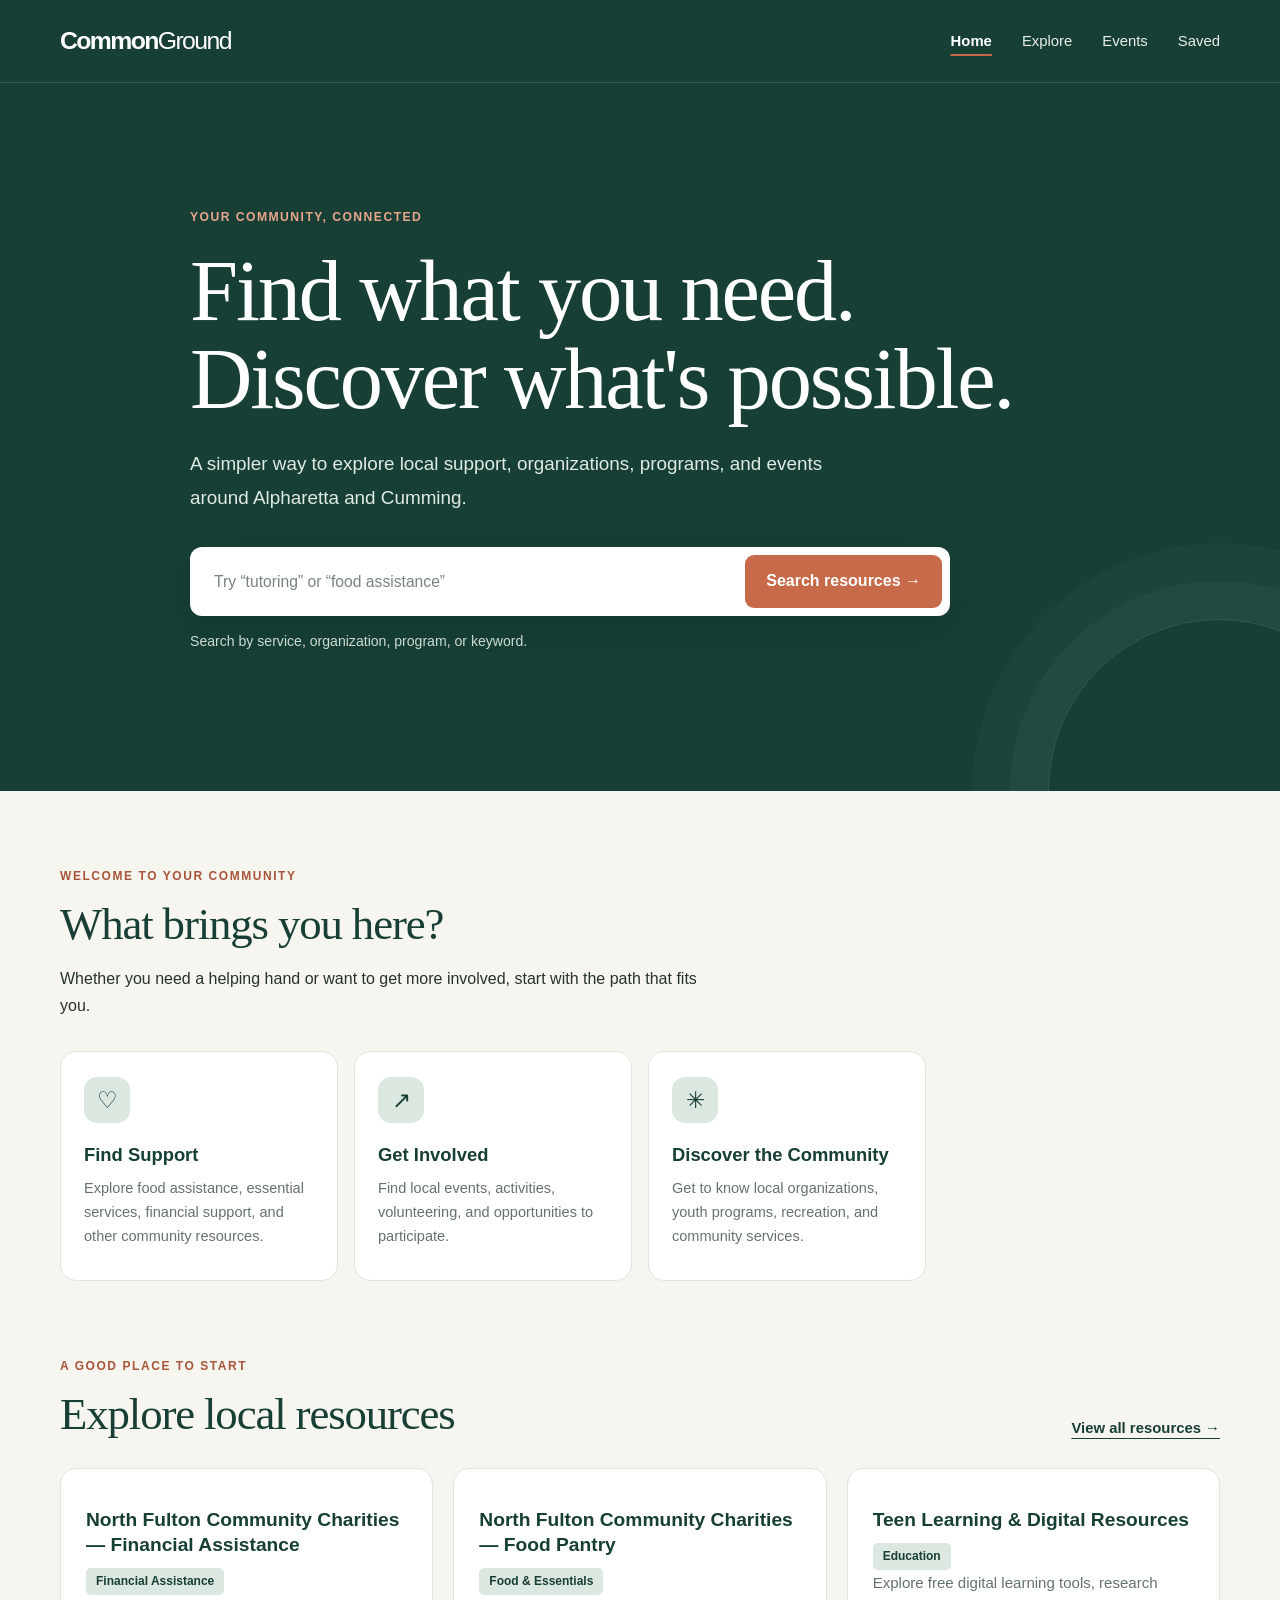
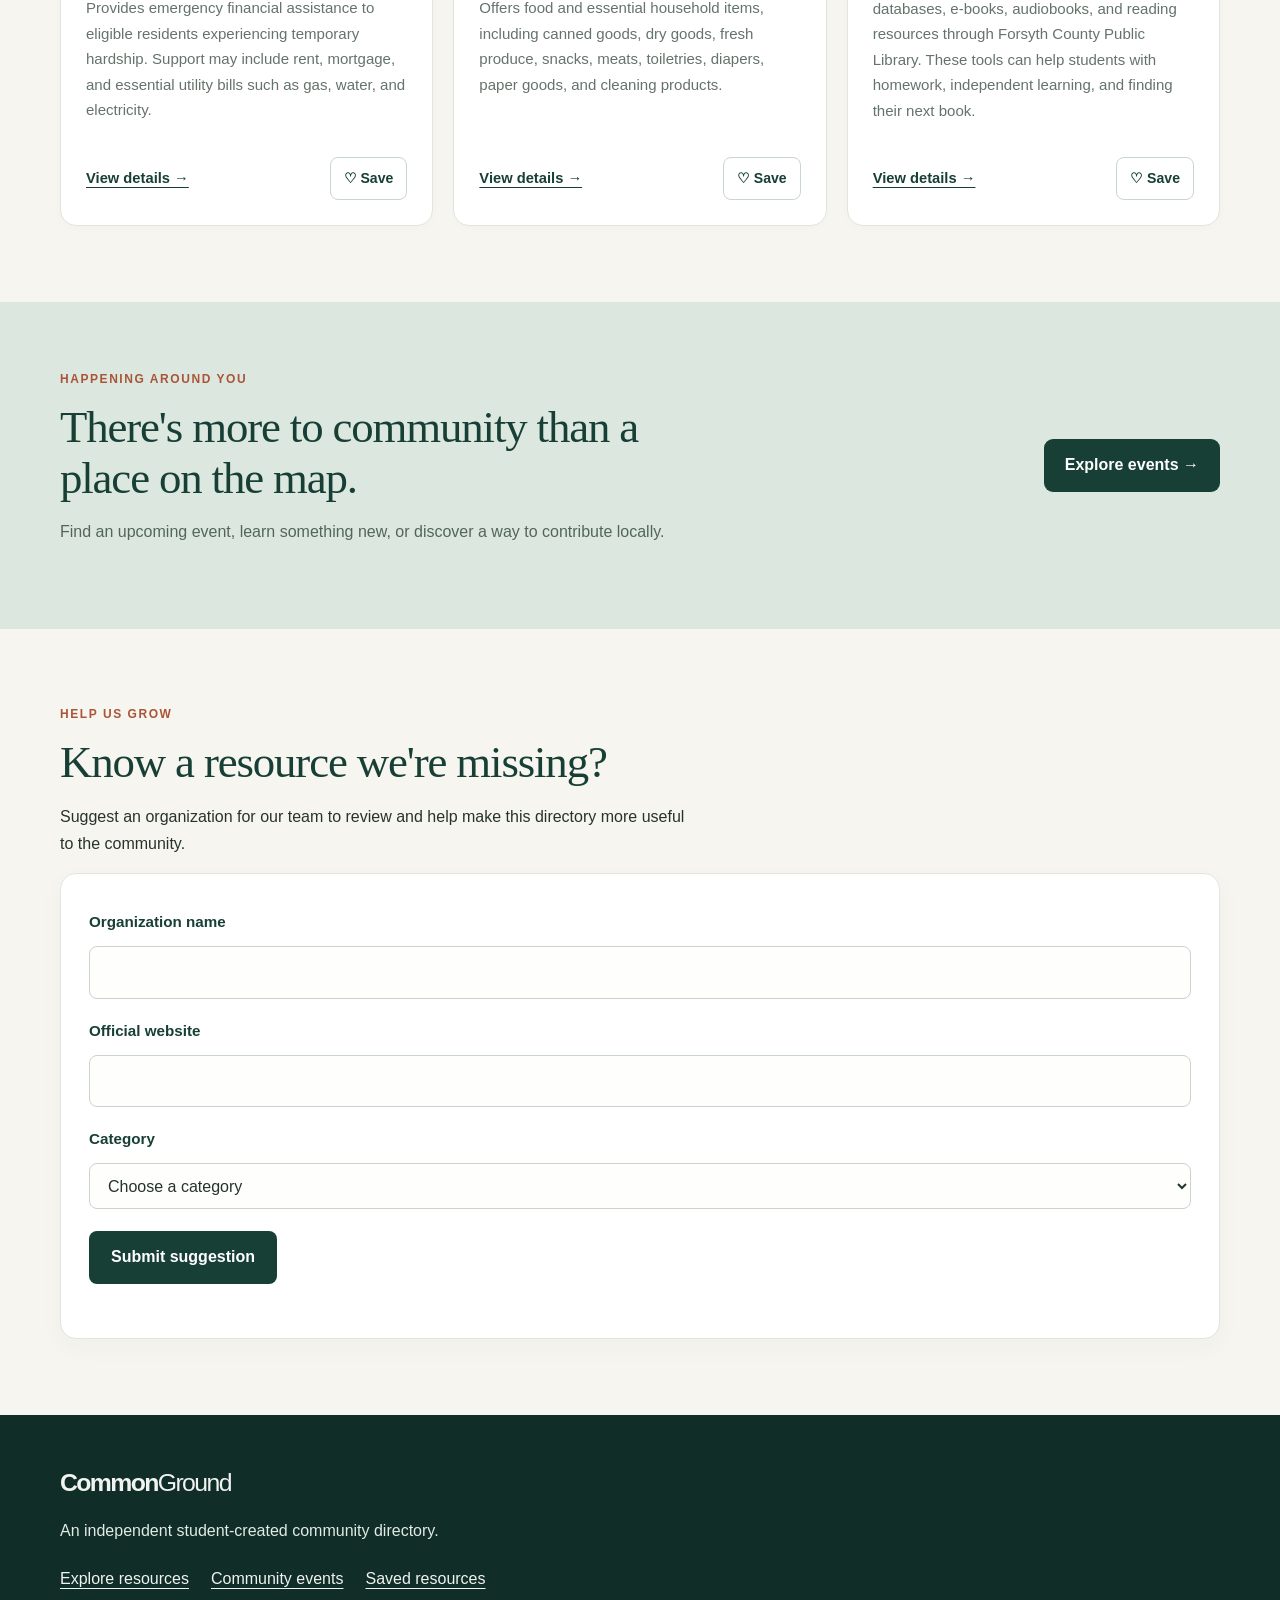
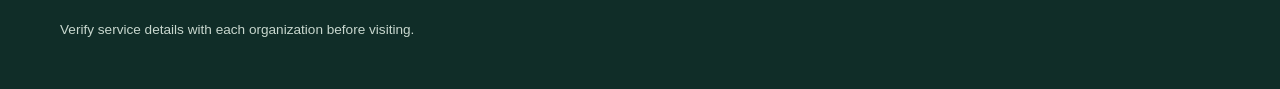
==== commit c4f95083: "Update index.html" ====
--- a/index.html
+++ b/index.html
@@ -54,7 +54,7 @@
     </section>
 
     <section class="section container">
-      <p class="eyebrow">A PLACE TO START</p>
+      <p class="eyebrow">WELCOME TO YOUR COMMUNITY</p>
       <h2>What brings you here?</h2>
       <p>
         Whether you need a helping hand or want to get more involved,
--- a/style.css
+++ b/style.css
@@ -1,3 +1,5 @@
+@import url('https://fonts.googleapis.com/css2?family=DM+Sans:wght@400;500;600;700;800&family=DM+Serif+Display&display=swap');
+
 :root {
   --forest: #173D36;
   --forest-light: #285B4F;
@@ -980,7 +982,6 @@
    Add this at the bottom of style.css
    ========================================== */
 
-@import url('https://fonts.googleapis.com/css2?family=DM+Sans:wght@400;500;600;700;800&family=DM+Serif+Display&display=swap');
 
 :root {
   --forest: #173F35;
